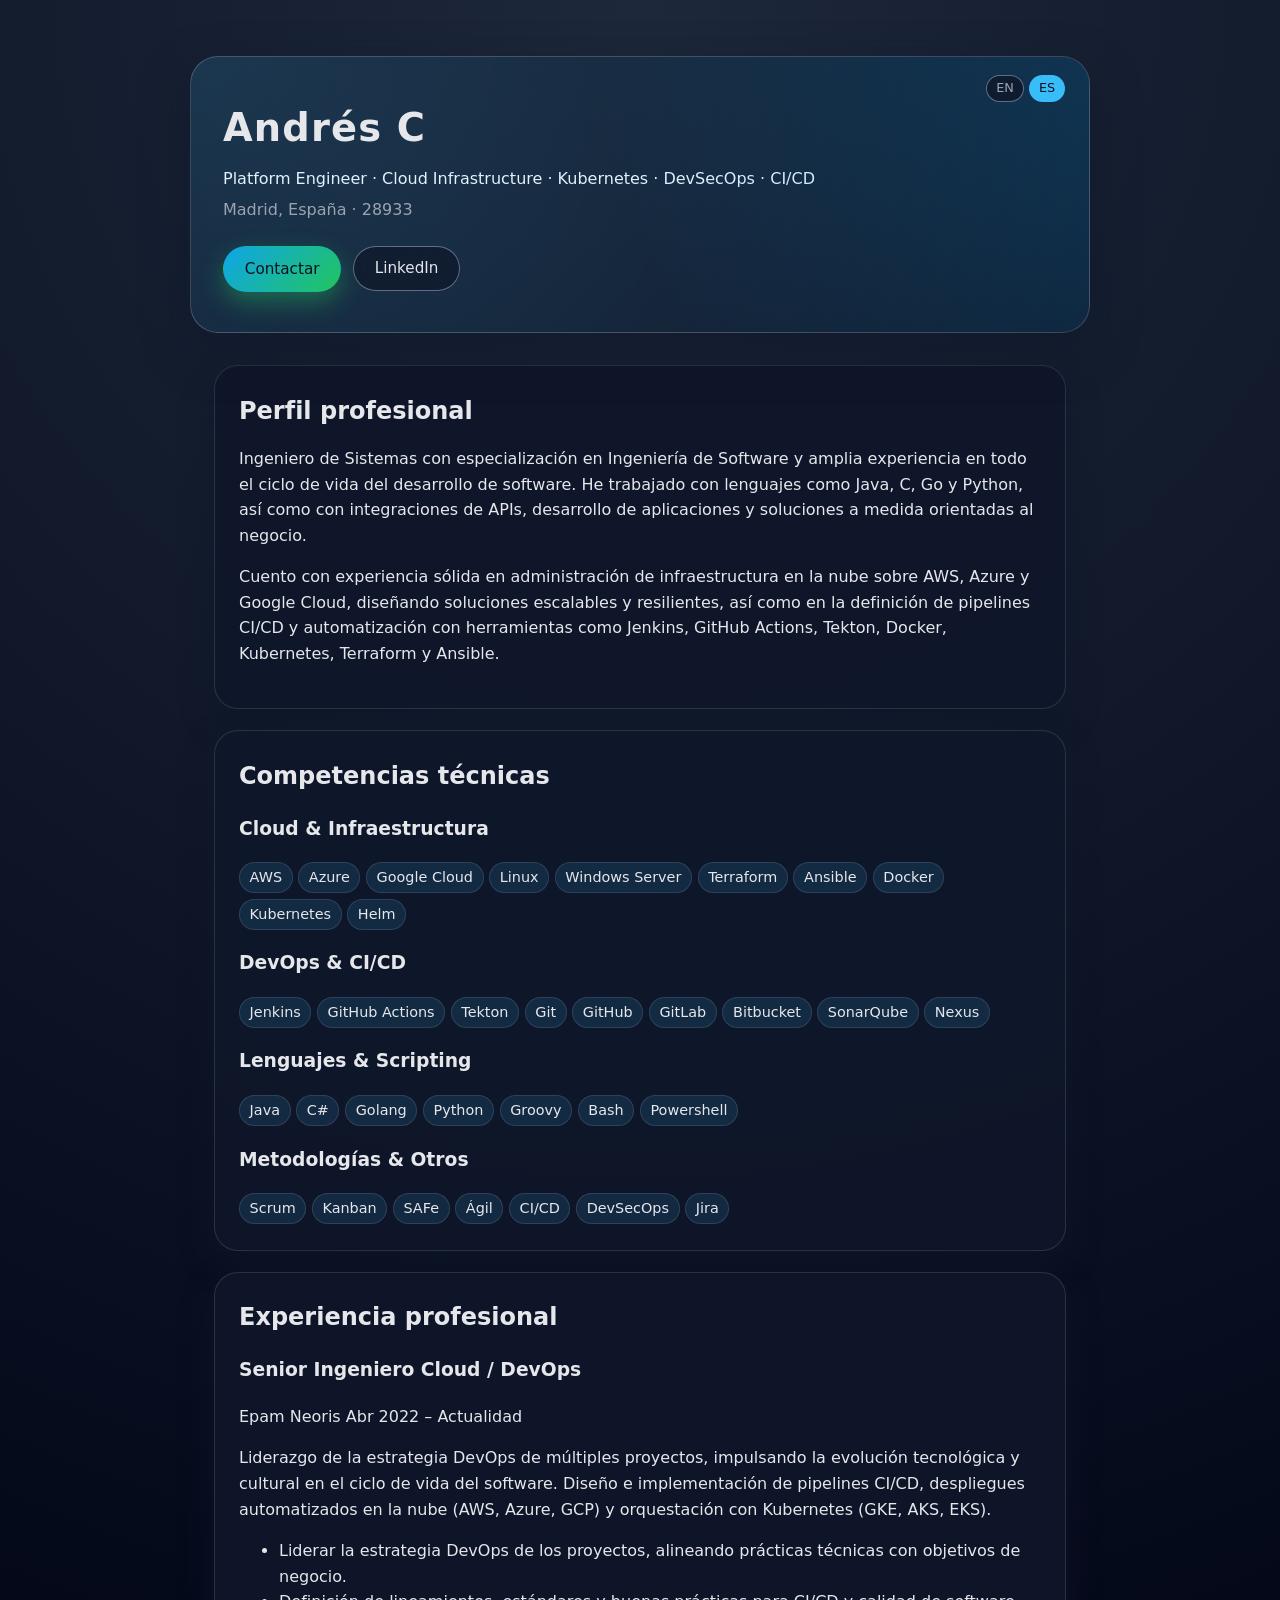
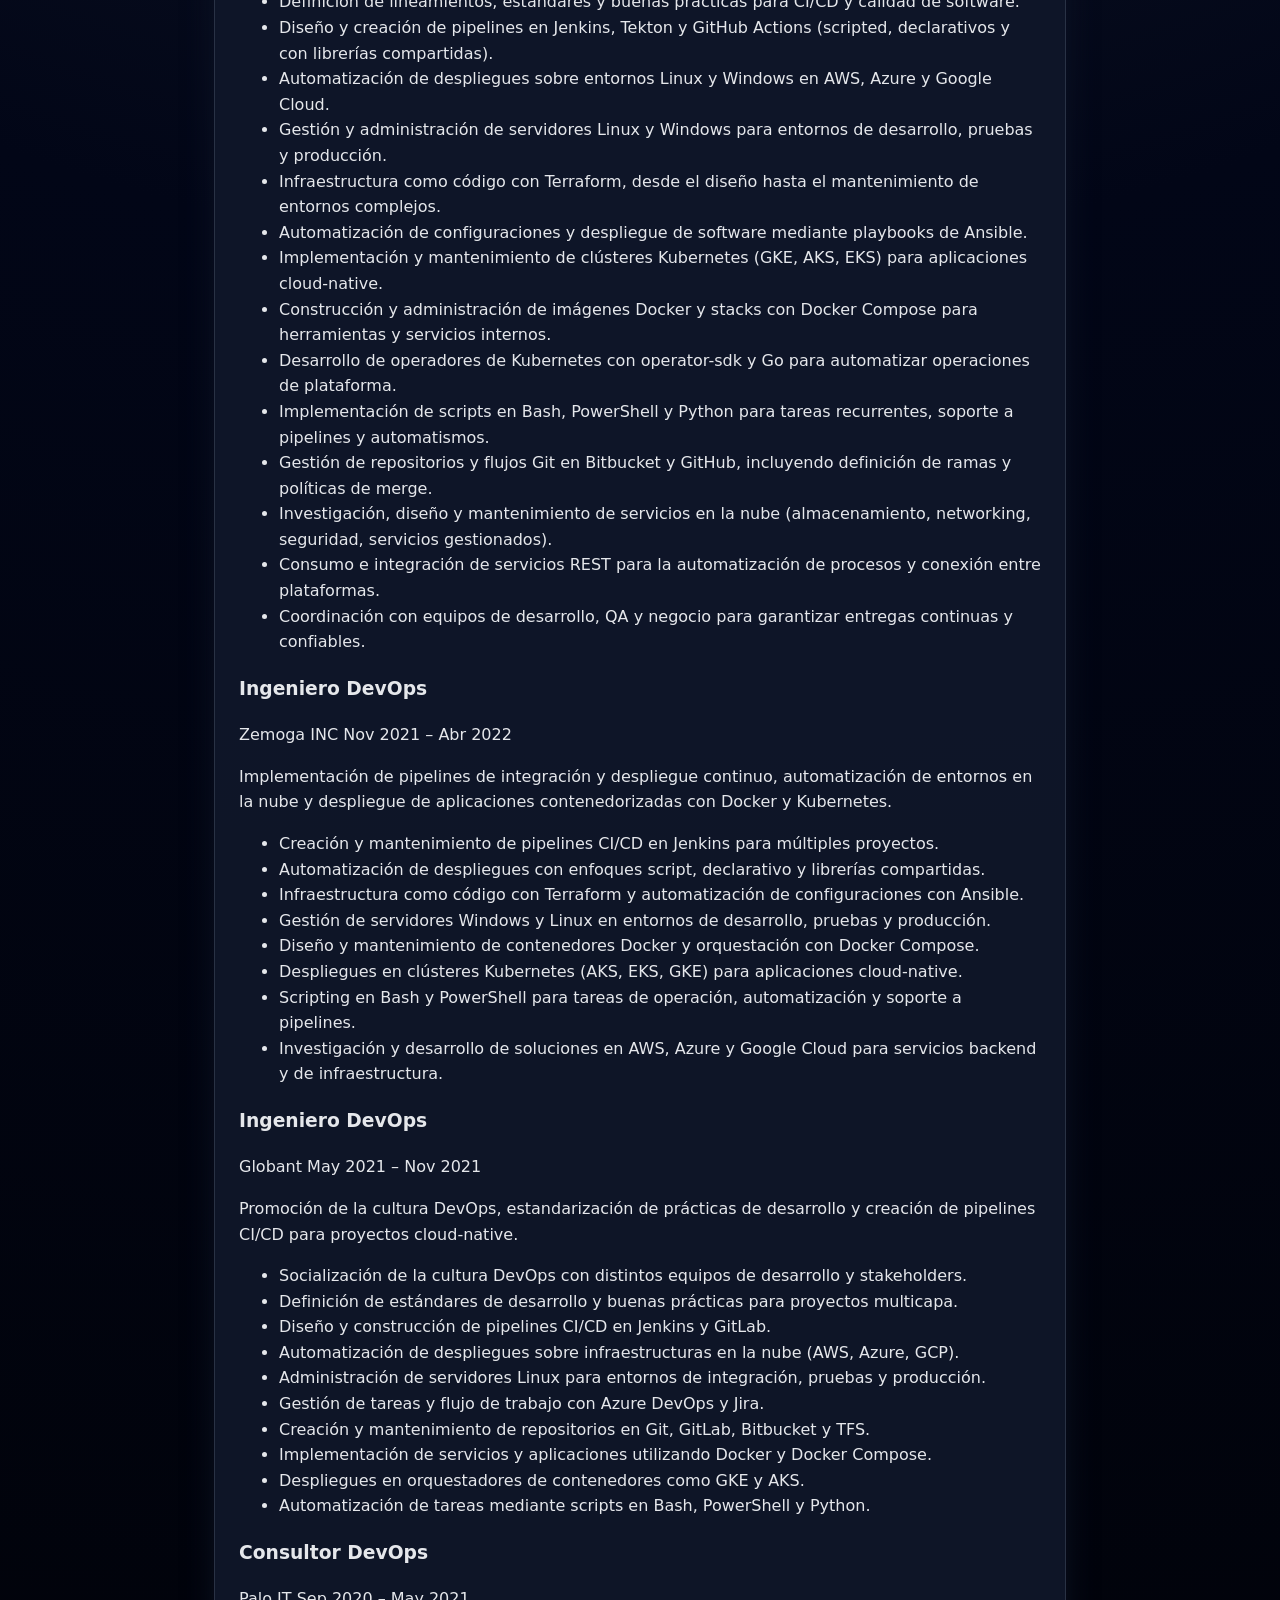
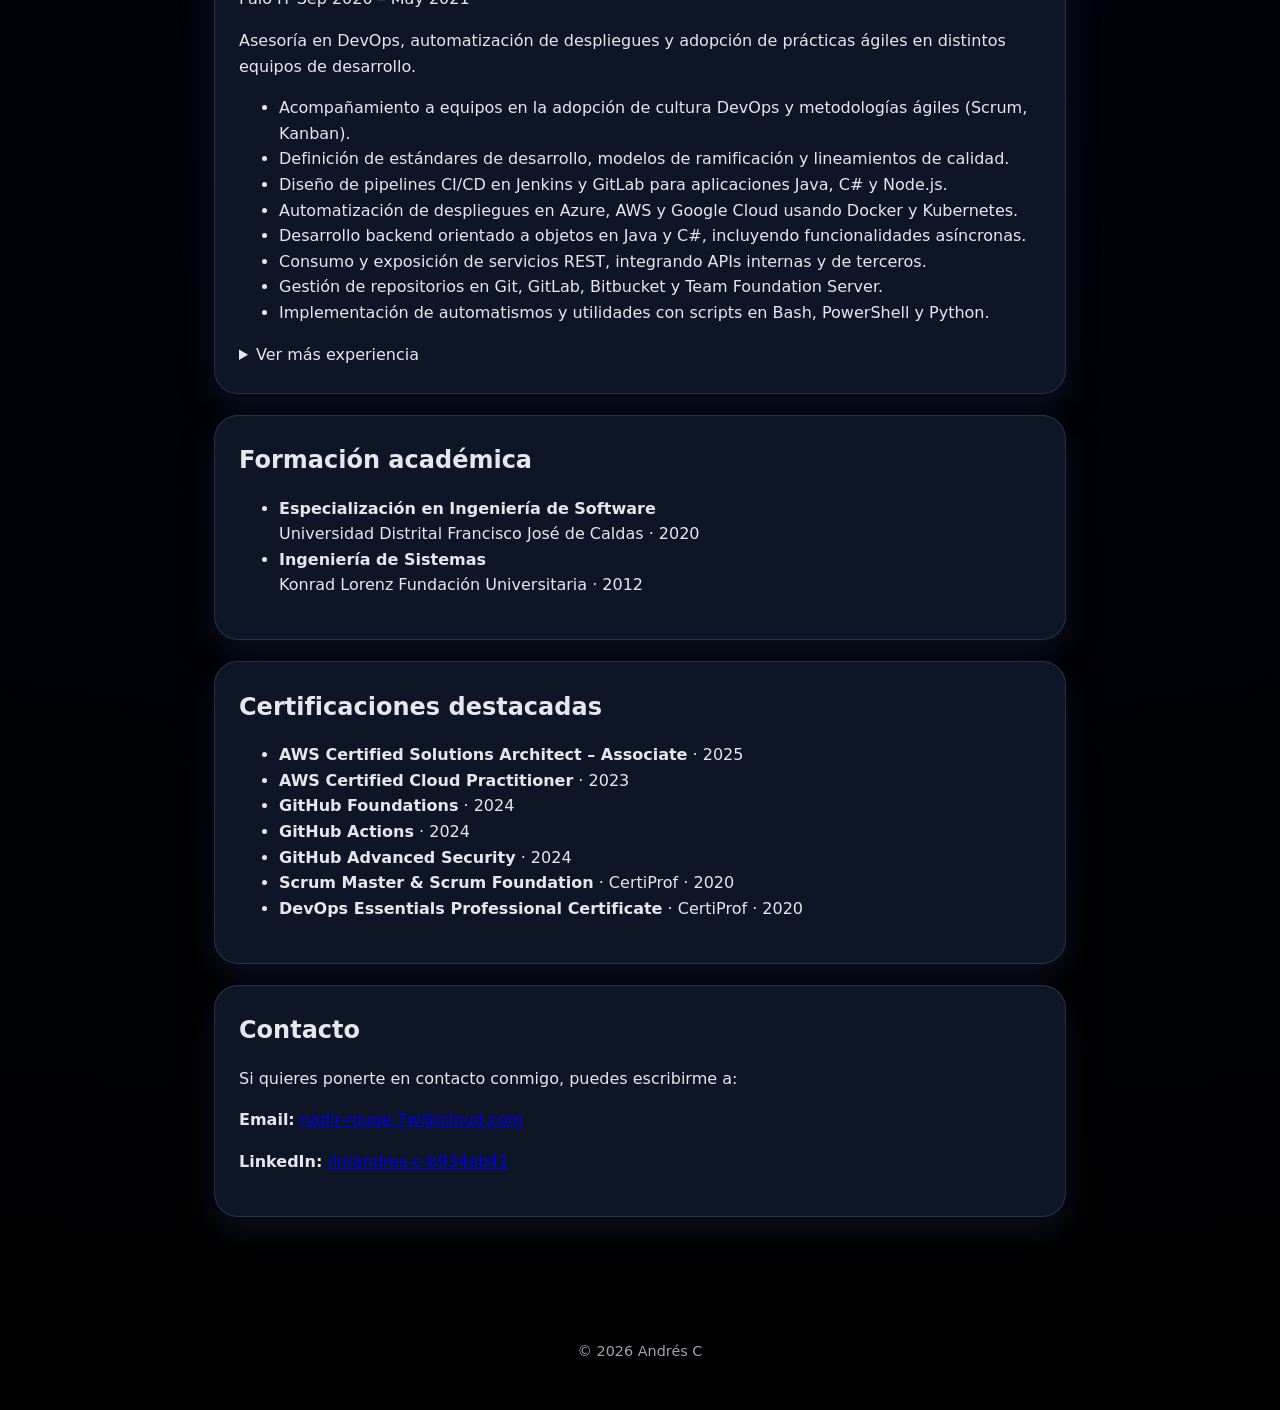
==== es/index.html @ d0f1df8c "feat(ui): ✨ add initial HTML structure and styles for the website     * Create English and Spanish v" ====
<!DOCTYPE html>
<html lang="es">
<head>
  <meta charset="UTF-8" />
  <title>Andrés C - Platform Engineer</title>
  <meta name="viewport" content="width=device-width, initial-scale=1" />
  <link rel="stylesheet" href="../styles.css" />
</head>
<body>
  <header class="hero">
    <div class="hero-content">
      <!-- Selector de idioma -->
      <div class="lang-switcher">
        <a href="../index.html">EN</a>
        <a href="index.html" class="active">ES</a>
      </div>

      <h1>Andrés C</h1>
      <p class="role">Platform Engineer · Cloud Infrastructure · Kubernetes · DevSecOps · CI/CD</p>
      <p class="location">Madrid, España · 28933</p>
      <div class="hero-links">
        <a href="mailto:nadir-rouge.7w@icloud.com" class="btn primary">Contactar</a>
        <a href="https://www.linkedin.com/in/andres-c-b934ab41" target="_blank" class="btn secondary">
          LinkedIn
        </a>
      </div>
    </div>
  </header>
  <main class="container">
    <!-- Perfil profesional -->
    <section class="card">
      <h2>Perfil profesional</h2>
      <p>
        Ingeniero de Sistemas con especialización en Ingeniería de Software y amplia experiencia en todo el ciclo de vida
        del desarrollo de software. He trabajado con lenguajes como Java, C, Go y Python, así como con integraciones de
        APIs, desarrollo de aplicaciones y soluciones a medida orientadas al negocio.
      </p>
      <p>
        Cuento con experiencia sólida en administración de infraestructura en la nube sobre AWS, Azure y Google Cloud,
        diseñando soluciones escalables y resilientes, así como en la definición de pipelines CI/CD y automatización
        con herramientas como Jenkins, GitHub Actions, Tekton, Docker, Kubernetes, Terraform y Ansible.
      </p>
    </section>

    <!-- Skills -->
    <section class="card">
      <h2>Competencias técnicas</h2>
      <div class="chips-group">
        <h3>Cloud & Infraestructura</h3>
        <div class="chips">
          <span>AWS</span><span>Azure</span><span>Google Cloud</span>
          <span>Linux</span><span>Windows Server</span>
          <span>Terraform</span><span>Ansible</span>
          <span>Docker</span><span>Kubernetes</span><span>Helm</span>
        </div>
      </div>

      <div class="chips-group">
        <h3>DevOps & CI/CD</h3>
        <div class="chips">
          <span>Jenkins</span><span>GitHub Actions</span><span>Tekton</span>
          <span>Git</span><span>GitHub</span><span>GitLab</span><span>Bitbucket</span>
          <span>SonarQube</span><span>Nexus</span>
        </div>
      </div>

      <div class="chips-group">
        <h3>Lenguajes & Scripting</h3>
        <div class="chips">
          <span>Java</span><span>C#</span><span>Golang</span><span>Python</span>
          <span>Groovy</span><span>Bash</span><span>Powershell</span>
        </div>
      </div>

      <div class="chips-group">
        <h3>Metodologías & Otros</h3>
        <div class="chips">
          <span>Scrum</span><span>Kanban</span><span>SAFe</span><span>Ágil</span>
          <span>CI/CD</span><span>DevSecOps</span>
          <span>Jira</span>
        </div>
      </div>
    </section>

    <!-- Experiencia -->
    <section class="card">
      <h2>Experiencia profesional</h2>

      <article class="experience-item">
        <header>
          <h3>Senior Ingeniero Cloud / DevOps</h3>
          <span class="company">Epam Neoris</span>
          <span class="dates">Abr 2022 – Actualidad</span>
        </header>
        <p>
          Liderazgo de la estrategia DevOps de múltiples proyectos, impulsando la evolución tecnológica y cultural en el
          ciclo de vida del software. Diseño e implementación de pipelines CI/CD, despliegues automatizados en la nube
          (AWS, Azure, GCP) y orquestación con Kubernetes (GKE, AKS, EKS).
        </p>
        <ul>
          <li>Liderar la estrategia DevOps de los proyectos, alineando prácticas técnicas con objetivos de negocio.</li>
          <li>Definición de lineamientos, estándares y buenas prácticas para CI/CD y calidad de software.</li>
          <li>Diseño y creación de pipelines en Jenkins, Tekton y GitHub Actions (scripted, declarativos y con librerías compartidas).</li>
          <li>Automatización de despliegues sobre entornos Linux y Windows en AWS, Azure y Google Cloud.</li>
          <li>Gestión y administración de servidores Linux y Windows para entornos de desarrollo, pruebas y producción.</li>
          <li>Infraestructura como código con Terraform, desde el diseño hasta el mantenimiento de entornos complejos.</li>
          <li>Automatización de configuraciones y despliegue de software mediante playbooks de Ansible.</li>
          <li>Implementación y mantenimiento de clústeres Kubernetes (GKE, AKS, EKS) para aplicaciones cloud-native.</li>
          <li>Construcción y administración de imágenes Docker y stacks con Docker Compose para herramientas y servicios internos.</li>
          <li>Desarrollo de operadores de Kubernetes con operator-sdk y Go para automatizar operaciones de plataforma.</li>
          <li>Implementación de scripts en Bash, PowerShell y Python para tareas recurrentes, soporte a pipelines y automatismos.</li>
          <li>Gestión de repositorios y flujos Git en Bitbucket y GitHub, incluyendo definición de ramas y políticas de merge.</li>
          <li>Investigación, diseño y mantenimiento de servicios en la nube (almacenamiento, networking, seguridad, servicios gestionados).</li>
          <li>Consumo e integración de servicios REST para la automatización de procesos y conexión entre plataformas.</li>
          <li>Coordinación con equipos de desarrollo, QA y negocio para garantizar entregas continuas y confiables.</li>
        </ul>
      </article>
      <article class="experience-item">
        <header>
          <h3>Ingeniero DevOps</h3>
          <span class="company">Zemoga INC</span>
          <span class="dates">Nov 2021 – Abr 2022</span>
        </header>
        <p>
          Implementación de pipelines de integración y despliegue continuo, automatización de entornos en la nube y
          despliegue de aplicaciones contenedorizadas con Docker y Kubernetes.
        </p>
        <ul>
          <li>Creación y mantenimiento de pipelines CI/CD en Jenkins para múltiples proyectos.</li>
          <li>Automatización de despliegues con enfoques script, declarativo y librerías compartidas.</li>
          <li>Infraestructura como código con Terraform y automatización de configuraciones con Ansible.</li>
          <li>Gestión de servidores Windows y Linux en entornos de desarrollo, pruebas y producción.</li>
          <li>Diseño y mantenimiento de contenedores Docker y orquestación con Docker Compose.</li>
          <li>Despliegues en clústeres Kubernetes (AKS, EKS, GKE) para aplicaciones cloud-native.</li>
          <li>Scripting en Bash y PowerShell para tareas de operación, automatización y soporte a pipelines.</li>
          <li>Investigación y desarrollo de soluciones en AWS, Azure y Google Cloud para servicios backend y de infraestructura.</li>
        </ul>
      </article>

      <article class="experience-item">
        <header>
          <h3>Ingeniero DevOps</h3>
          <span class="company">Globant</span>
          <span class="dates">May 2021 – Nov 2021</span>
        </header>
        <p>
          Promoción de la cultura DevOps, estandarización de prácticas de desarrollo y creación de pipelines CI/CD para
          proyectos cloud-native.
        </p>
        <ul>
          <li>Socialización de la cultura DevOps con distintos equipos de desarrollo y stakeholders.</li>
          <li>Definición de estándares de desarrollo y buenas prácticas para proyectos multicapa.</li>
          <li>Diseño y construcción de pipelines CI/CD en Jenkins y GitLab.</li>
          <li>Automatización de despliegues sobre infraestructuras en la nube (AWS, Azure, GCP).</li>
          <li>Administración de servidores Linux para entornos de integración, pruebas y producción.</li>
          <li>Gestión de tareas y flujo de trabajo con Azure DevOps y Jira.</li>
          <li>Creación y mantenimiento de repositorios en Git, GitLab, Bitbucket y TFS.</li>
          <li>Implementación de servicios y aplicaciones utilizando Docker y Docker Compose.</li>
          <li>Despliegues en orquestadores de contenedores como GKE y AKS.</li>
          <li>Automatización de tareas mediante scripts en Bash, PowerShell y Python.</li>
        </ul>
      </article>

      <article class="experience-item">
        <header>
          <h3>Consultor DevOps</h3>
          <span class="company">Palo IT</span>
          <span class="dates">Sep 2020 – May 2021</span>
        </header>
        <p>
          Asesoría en DevOps, automatización de despliegues y adopción de prácticas ágiles en distintos equipos de
          desarrollo.
        </p>
        <ul>
          <li>Acompañamiento a equipos en la adopción de cultura DevOps y metodologías ágiles (Scrum, Kanban).</li>
          <li>Definición de estándares de desarrollo, modelos de ramificación y lineamientos de calidad.</li>
          <li>Diseño de pipelines CI/CD en Jenkins y GitLab para aplicaciones Java, C# y Node.js.</li>
          <li>Automatización de despliegues en Azure, AWS y Google Cloud usando Docker y Kubernetes.</li>
          <li>Desarrollo backend orientado a objetos en Java y C#, incluyendo funcionalidades asíncronas.</li>
          <li>Consumo y exposición de servicios REST, integrando APIs internas y de terceros.</li>
          <li>Gestión de repositorios en Git, GitLab, Bitbucket y Team Foundation Server.</li>
          <li>Implementación de automatismos y utilidades con scripts en Bash, PowerShell y Python.</li>
        </ul>
      </article>

      <details class="more-experience">
        <summary>Ver más experiencia</summary>
        <article class="experience-item">
          <header>
            <h3>Centro de excelencia Arquitectura profesional DevOps</h3>
            <span class="company">Colombia Telecomunicaciones - Telefónica - Movistar</span>
            <span class="dates">Ago 2018 – Sep 2020</span>
          </header>
          <p>
            Difusión de la cultura DevOps, gestión de células de desarrollo y automatización de despliegues sobre
            plataformas cloud y contenedores.
          </p>
          <ul>
            <li>Socialización de la cultura DevOps con diferentes áreas de negocio y equipos técnicos.</li>
            <li>Gestión y mentoring de células de desarrollo bajo marcos ágiles (Scrum, Kanban, SAFe).</li>
            <li>Definición de estándares de desarrollo y lineamientos de arquitectura para aplicaciones internas.</li>
            <li>Configuración y administración de servidores Windows y Linux para aplicaciones corporativas.</li>
            <li>Diseño y mantenimiento de pipelines en Jenkins para integración y despliegue continuo.</li>
            <li>Gestión de trabajo y releases a través de Azure DevOps y Jira.</li>
            <li>Creación y administración de repositorios en Git y Team Foundation Server.</li>
            <li>Investigación y adopción de servicios cloud (AWS, Azure, GCP), incluyendo almacenamiento y servicios gestionados.</li>
            <li>Desarrollo de servicios REST en Java y C#, aplicando principios de programación orientada a objetos.</li>
            <li>Construcción de imágenes Docker y despliegues en Rancher, Okteto y AKS.</li>
          </ul>
        </article>

        <article class="experience-item">
          <header>
            <h3>Senior / Semi-Senior / Junior Developer</h3>
            <span class="company">Movistar, Protekto, Wizenz</span>
            <span class="dates">2013 – 2018</span>
          </header>
          <p>
            Desarrollo backend y frontend con Java, C#, Angular y NodeJS, trabajando con metodologías ágiles y
            progresiva adopción de prácticas DevOps.
          </p>
          <ul>
            <li>Desarrollo de servicios backend en Java y C# utilizando frameworks como Spring Boot y .NET.</li>
            <li>Construcción de aplicaciones web y SPA con Angular y NodeJS integradas a APIs REST.</li>
            <li>Diseño e implementación de servicios RESTful, incluyendo integración con sistemas internos y de terceros.</li>
            <li>Modelado de datos y consultas para bases de datos relacionales y no relacionales.</li>
            <li>Aplicación de principios de programación orientada a objetos y buenas prácticas de clean code.</li>
            <li>Participación activa en equipos ágiles (Scrum / Kanban): refinamiento, planificación, demos y retrospectivas.</li>
            <li>Uso de herramientas de control de versiones (Git, TFS) y gestión de trabajo (Jira, Azure DevOps).</li>
            <li>Automatización básica de builds y despliegues mediante Jenkins y scripts en Bash / PowerShell.</li>
            <li>Colaboración en la transición hacia prácticas DevOps: integración continua y entornos de prueba estables.</li>
          </ul>
        </article>
      </details>
    </section>

    <!-- Estudios -->
    <section class="card">
      <h2>Formación académica</h2>
      <ul class="education-list">
        <li>
          <strong>Especialización en Ingeniería de Software</strong><br />
          Universidad Distrital Francisco José de Caldas · 2020
        </li>
        <li>
          <strong>Ingeniería de Sistemas</strong><br />
          Konrad Lorenz Fundación Universitaria · 2012
        </li>
      </ul>
    </section>

    <!-- Certificaciones -->
    <section class="card">
      <h2>Certificaciones destacadas</h2>
      <ul class="cert-list">
        <li><strong>AWS Certified Solutions Architect – Associate</strong> · 2025</li>
        <li><strong>AWS Certified Cloud Practitioner</strong> · 2023</li>
        <li><strong>GitHub Foundations</strong> · 2024</li>
        <li><strong>GitHub Actions</strong> · 2024</li>
        <li><strong>GitHub Advanced Security</strong> · 2024</li>
        <li><strong>Scrum Master & Scrum Foundation</strong> · CertiProf · 2020</li>
        <li><strong>DevOps Essentials Professional Certificate</strong> · CertiProf · 2020</li>
      </ul>
    </section>

    <!-- Contacto -->
    <section class="card">
      <h2>Contacto</h2>
      <p>Si quieres ponerte en contacto conmigo, puedes escribirme a:</p>
      <p class="contact-line">
        <strong>Email:</strong>
        <a href="mailto:nadir-rouge.7w@icloud.com">nadir-rouge.7w@icloud.com</a>
      </p>
      <p class="contact-line">
        <strong>LinkedIn:</strong>
        <a href="https://www.linkedin.com/in/andres-c-b934ab41" target="_blank">
          /in/andres-c-b934ab41
        </a>
      </p>
    </section>
  </main>

  <footer class="footer">
    <p>© <span id="year"></span> Andrés C</p>
  </footer>

  <script>
    // Año automático en el footer
    document.getElementById("year").textContent = new Date().getFullYear();
  </script>
</body>
</html>
---- styles.css ----
:root {
  --bg: #0f172a;
  --bg-elevated: #020617;
  --card-bg: #020617;
  --accent: #38bdf8;
  --accent-soft: rgba(56, 189, 248, 0.12);
  --text-main: #e5e7eb;
  --text-muted: #9ca3af;
  --border-subtle: rgba(148, 163, 184, 0.2);
  --radius-lg: 18px;
  --radius-xl: 24px;
  --shadow-soft: 0 18px 45px rgba(15, 23, 42, 0.6);
}

*,
*::before,
*::after {
  box-sizing: border-box;
}

body {
  margin: 0;
  font-family: system-ui, -apple-system, BlinkMacSystemFont, "Segoe UI", sans-serif;
  background: radial-gradient(circle at top, #1d283a 0, #020617 40%, #000 100%);
  color: var(--text-main);
  line-height: 1.6;
}

.hero {
  padding: 3.5rem 1.5rem 2rem;
}

.hero-content {
  max-width: 900px;
  margin: 0 auto;
  background: radial-gradient(circle at top left, rgba(56, 189, 248, 0.15), rgba(15, 23, 42, 0.95));
  border-radius: 28px;
  padding: 2.5rem 2rem;
  box-shadow: var(--shadow-soft);
  border: 1px solid rgba(148, 163, 184, 0.35);
  position: relative;
  overflow: hidden;
}

.hero-content::after {
  content: "";
  position: absolute;
  inset: 0;
  background: radial-gradient(circle at 120% -20%, rgba(14, 165, 233, 0.45), transparent 60%);
  opacity: 0.6;
  pointer-events: none;
}

.hero h1 {
  margin: 0 0 0.5rem;
  font-size: clamp(2.1rem, 3vw, 2.7rem);
  letter-spacing: 0.03em;
  position: relative;
}

.role {
  margin: 0 0 0.3rem;
  font-weight: 500;
  color: #e0f2fe;
  position: relative;
}

.location {
  margin: 0 0 1.5rem;
  color: var(--text-muted);
  position: relative;
}

.hero-links {
  display: flex;
  flex-wrap: wrap;
  gap: 0.75rem;
  position: relative;
  z-index: 1;
}

.btn {
  border-radius: 999px;
  padding: 0.6rem 1.3rem;
  font-size: 0.95rem;
  font-weight: 500;
  text-decoration: none;
  display: inline-flex;
  align-items: center;
  justify-content: center;
  border: 1px solid transparent;
  cursor: pointer;
  transition: all 0.18s ease-out;
  backdrop-filter: blur(8px);
}

.btn.primary {
  background: linear-gradient(135deg, #0ea5e9, #22c55e);
  color: #0b1120;
  box-shadow: 0 10px 25px rgba(34, 197, 94, 0.4);
}

.btn.primary:hover {
  transform: translateY(-1px) scale(1.01);
  box-shadow: 0 14px 35px rgba(34, 197, 94, 0.5);
}

.btn.secondary {
  background: rgba(15, 23, 42, 0.7);
  border-color: rgba(148, 163, 184, 0.6);
  color: var(--text-main);
}

.btn.secondary:hover {
  background: rgba(15, 23, 42, 0.95);
  transform: translateY(-1px);
}


.container {
  max-width: 900px;
  margin: 0 auto 3rem;
  padding: 0 1.5rem 1rem;
}

.card {
  background: rgba(15, 23, 42, 0.95);
  border-radius: var(--radius-xl);
  padding: 1.6rem 1.5rem;
  margin-bottom: 1.3rem;
  border: 1px solid var(--border-subtle);
  box-shadow: 0 14px 30px rgba(15, 23, 42, 0.7);
}

.card h2 {
  margin : 0 0 1rem;
}

.chips {
  display: flex;
  flex-wrap: wrap;
  gap: 0.35rem;         
}

.chips span {
  display: inline-flex;
  align-items: center;
  padding: 0.18rem 0.6rem;
  border-radius: 999px;
  background: var(--accent-soft);
  border: 1px solid var(--border-subtle);
  font-size: 0.9rem;
  white-space: nowrap;
}

.footer {
  display: flex;
  justify-content: center;
  align-items: center;
  text-align: center;
  padding: 1.5rem 1rem 2rem;
  color: var(--text-muted);
  font-size: 0.9rem;
}

.lang-switcher {
  position: absolute;
  top: 1.1rem;
  right: 1.5rem;
  display: flex;
  gap: 0.35rem;
  z-index: 2;
}

.lang-switcher a {
  font-size: 0.8rem;
  padding: 0.15rem 0.55rem;
  border-radius: 999px;
  border: 1px solid rgba(148, 163, 184, 0.6);
  background: rgba(15, 23, 42, 0.8);
  color: var(--text-muted);
  text-decoration: none;
}

.lang-switcher a:hover {
  background: rgba(15, 23, 42, 1);
}

.lang-switcher a.active {
  background: var(--accent);
  color: #0b1120;
  border-color: transparent;
}
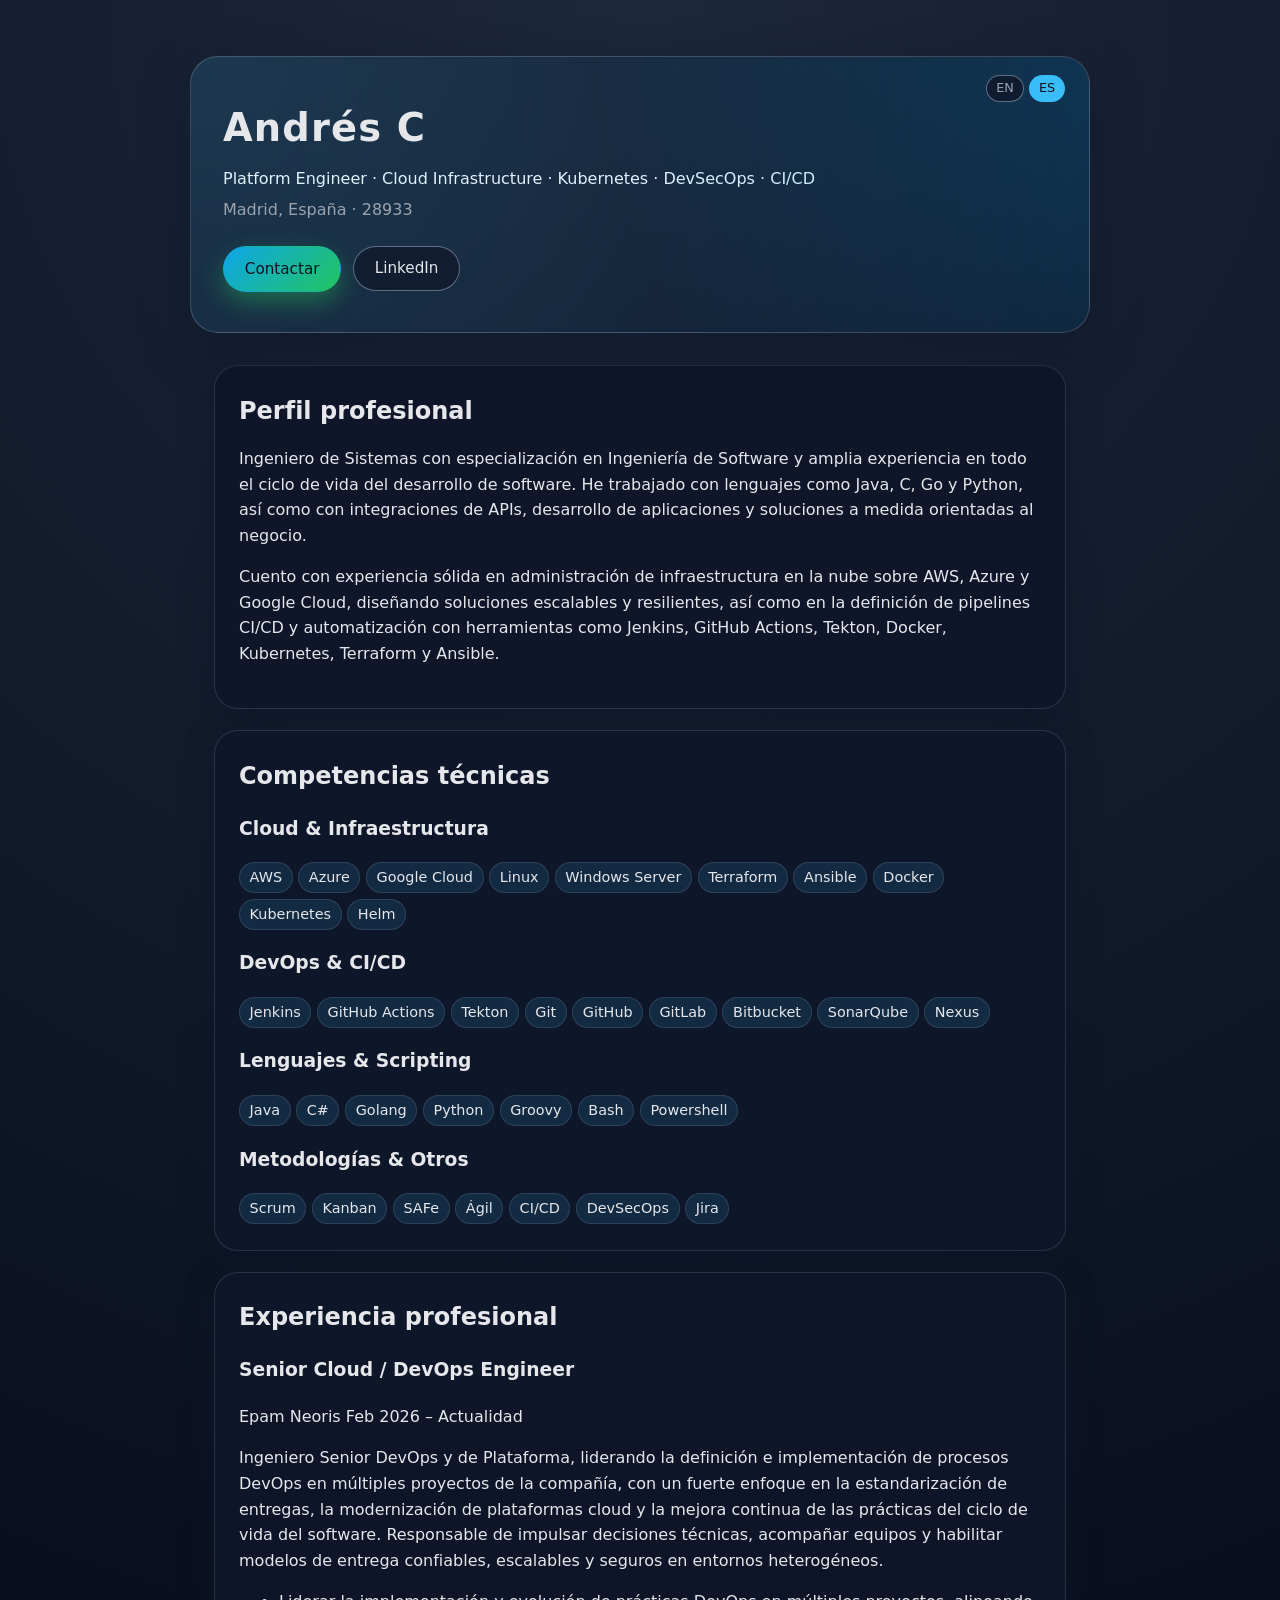
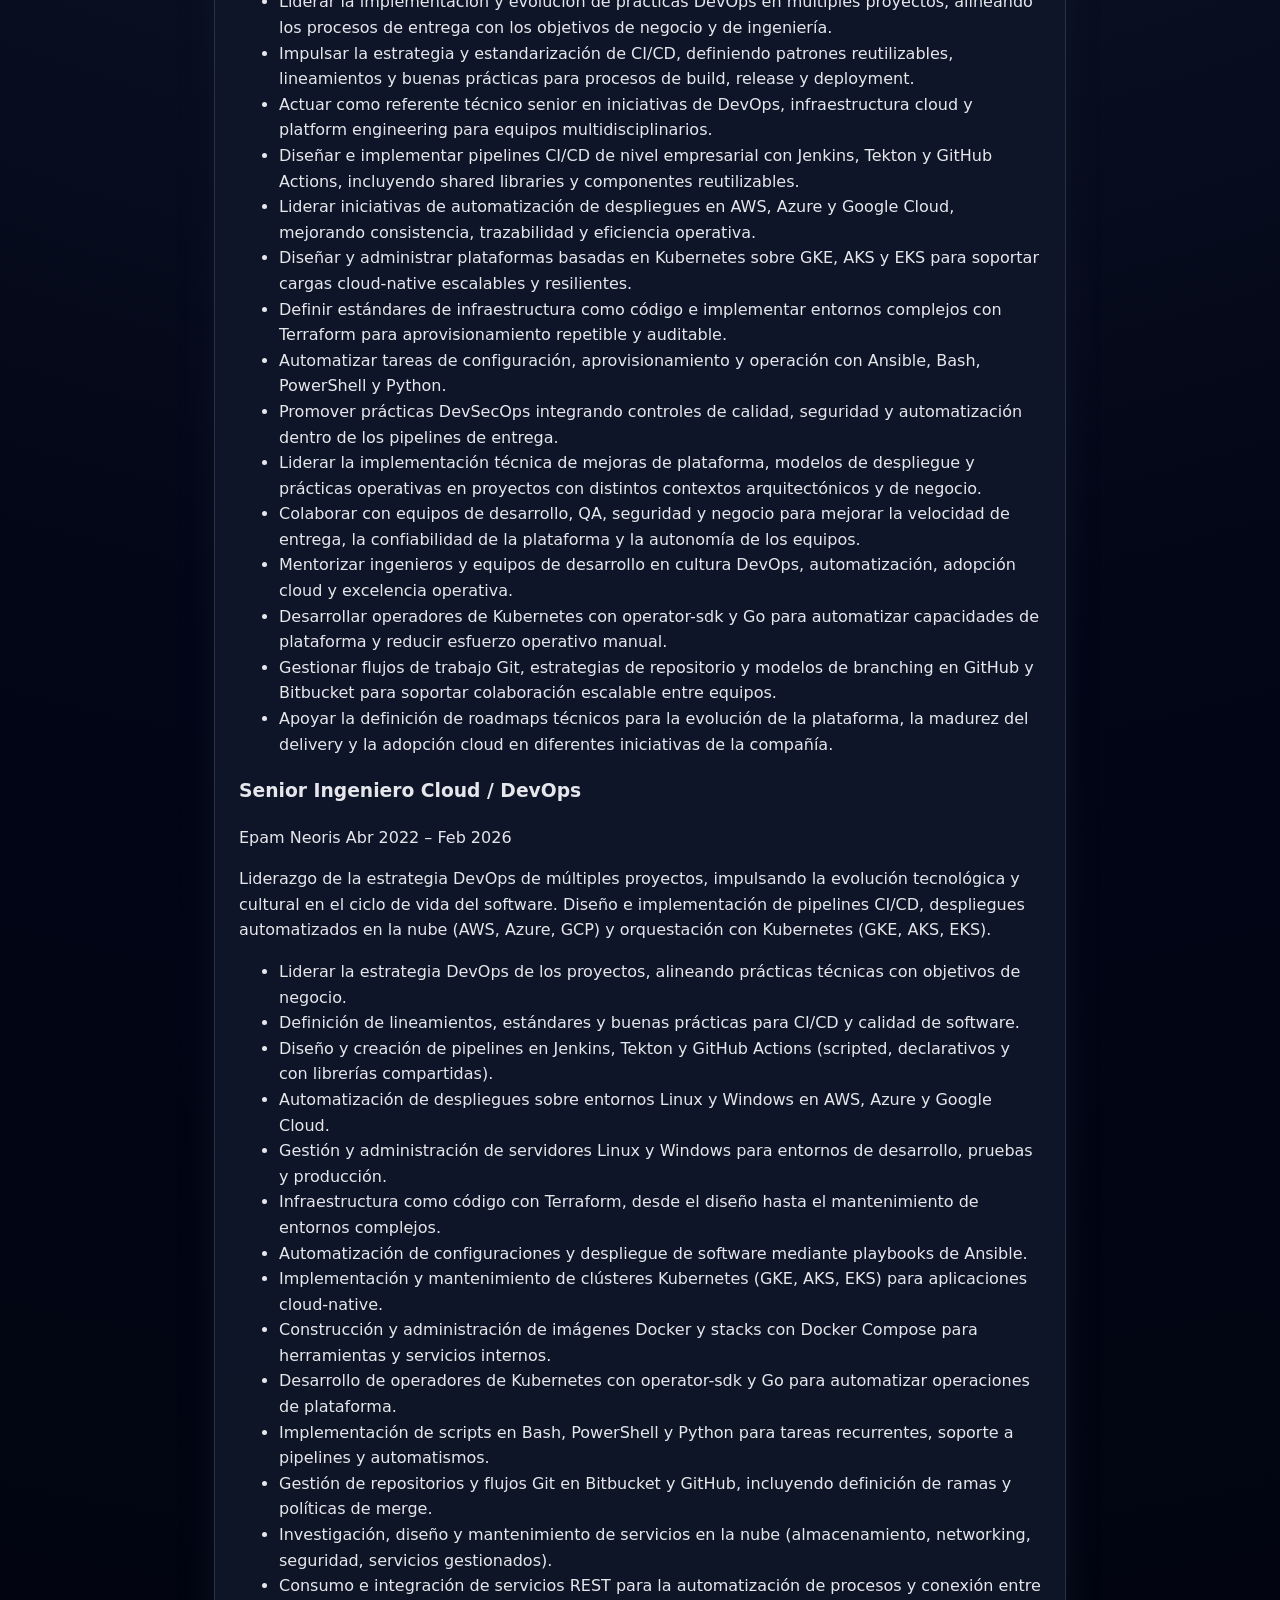
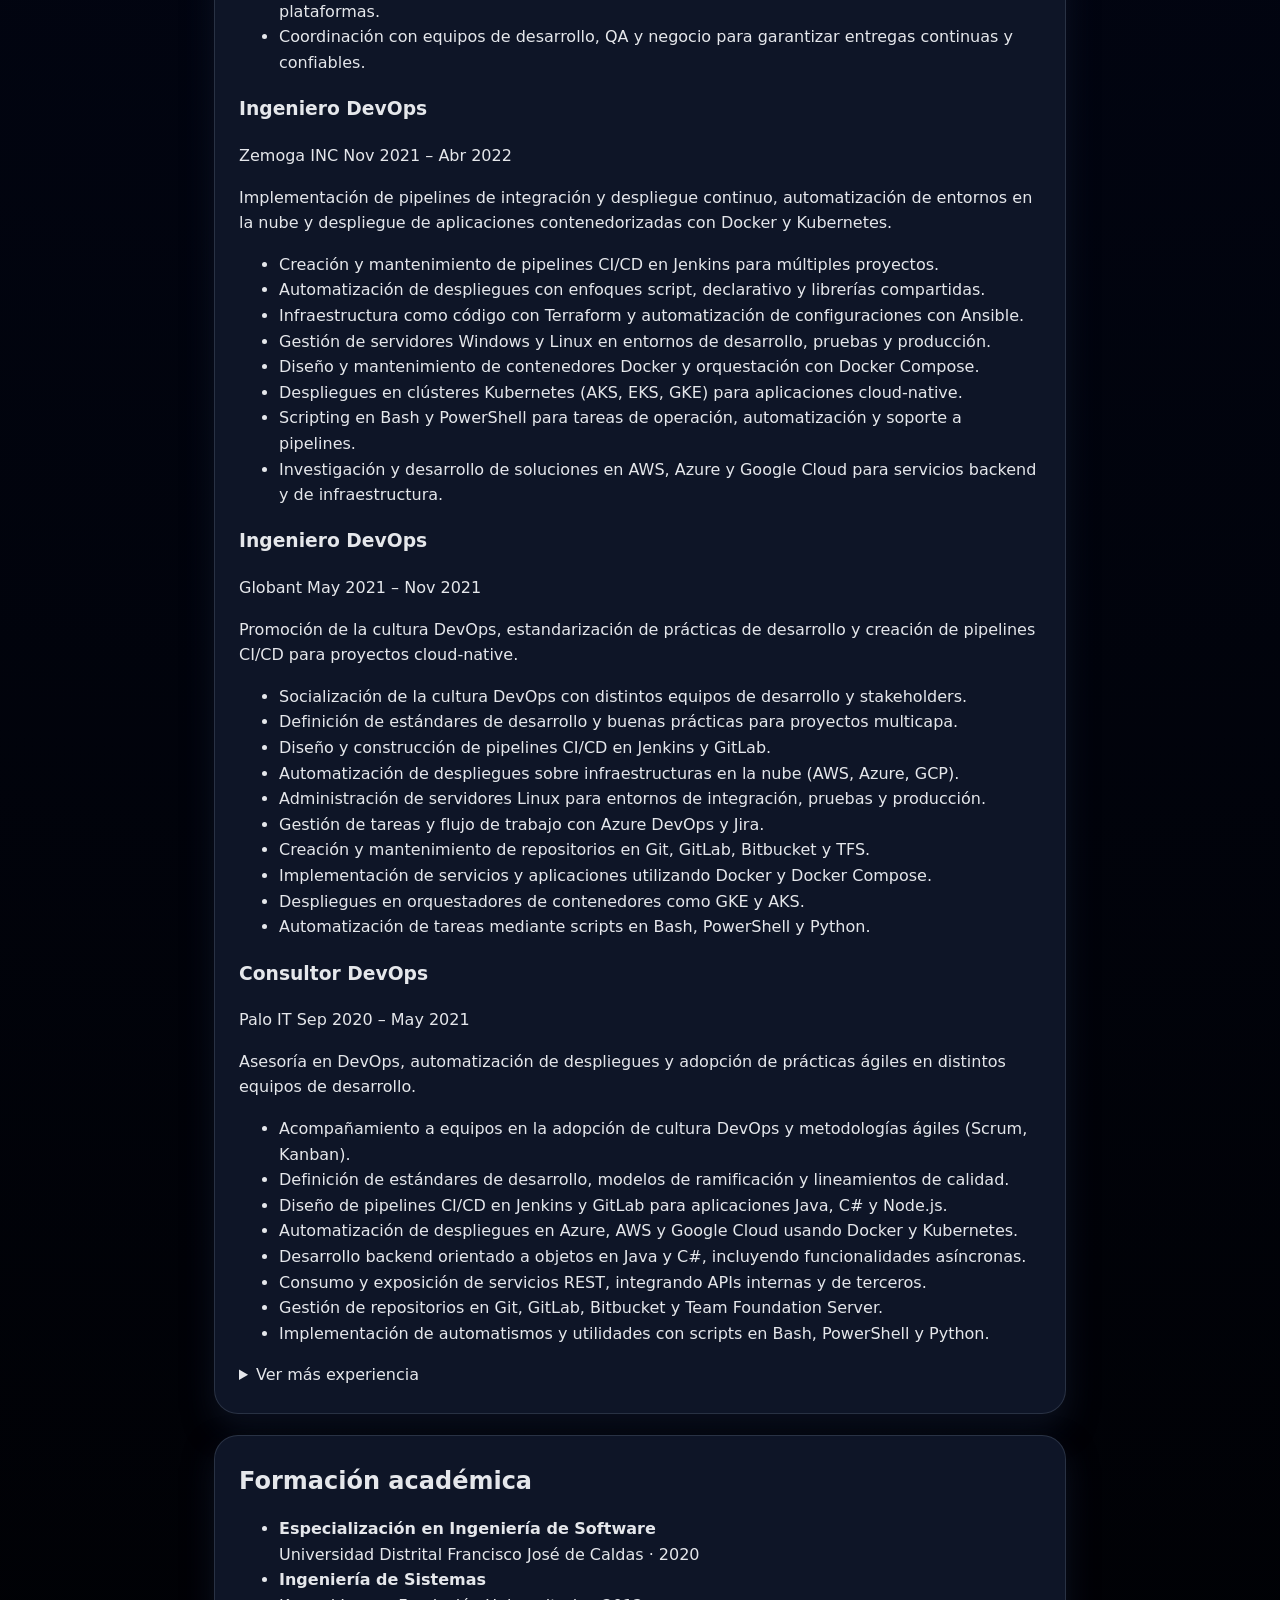
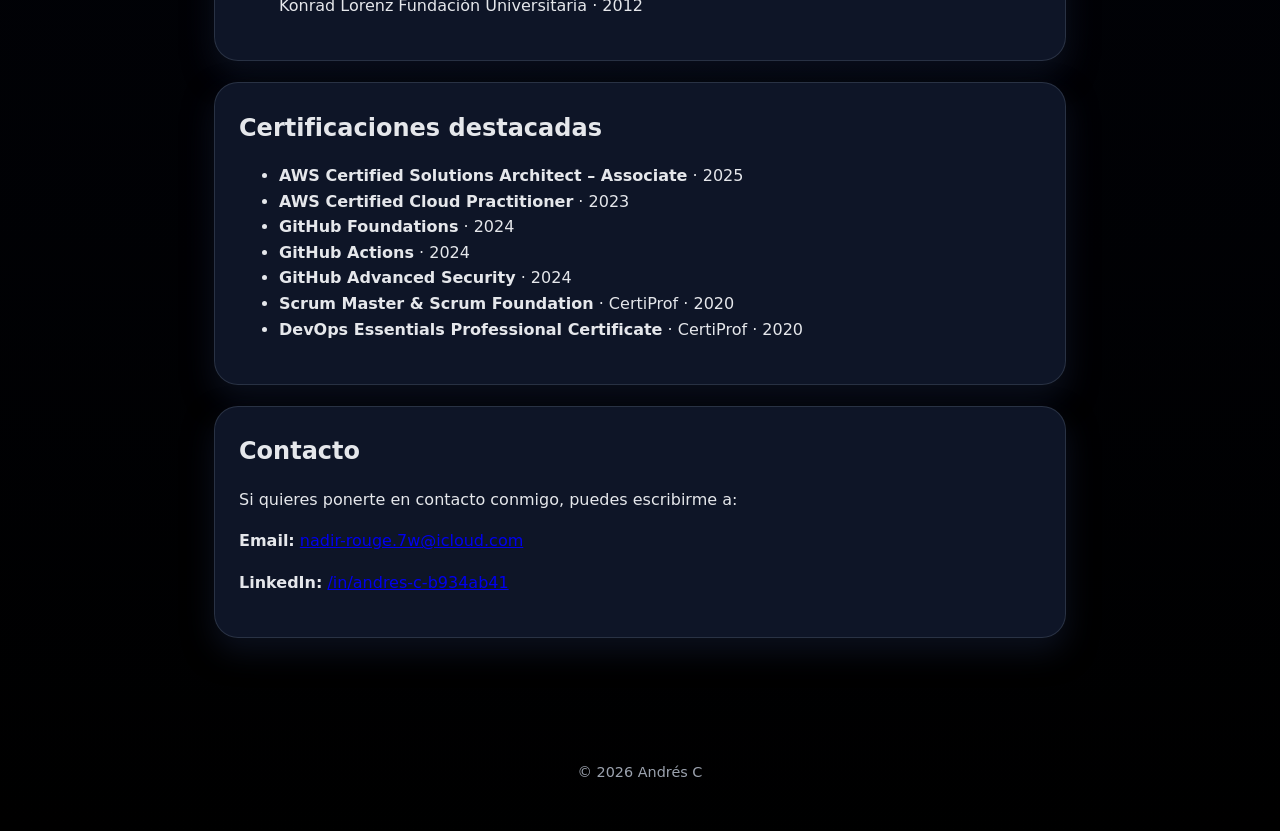
==== commit ee8fd66f: "feat(experience): add new experience entry for Senior Cloud/DevOps Engineer * Include detailed respo" ====
--- a/es/index.html
+++ b/es/index.html
@@ -88,9 +88,41 @@
 
       <article class="experience-item">
         <header>
+          <h3>Senior Cloud / DevOps Engineer</h3>
+          <span class="company">Epam Neoris</span>
+          <span class="dates">Feb 2026 – Actualidad</span>
+        </header>
+        <p>
+          Ingeniero Senior DevOps y de Plataforma, liderando la definición e implementación de procesos DevOps en múltiples
+          proyectos de la compañía, con un fuerte enfoque en la estandarización de entregas, la modernización de plataformas
+          cloud y la mejora continua de las prácticas del ciclo de vida del software. Responsable de impulsar decisiones
+          técnicas, acompañar equipos y habilitar modelos de entrega confiables, escalables y seguros en entornos
+          heterogéneos.
+        </p>
+        <ul>
+          <li>Liderar la implementación y evolución de prácticas DevOps en múltiples proyectos, alineando los procesos de entrega con los objetivos de negocio y de ingeniería.</li>
+          <li>Impulsar la estrategia y estandarización de CI/CD, definiendo patrones reutilizables, lineamientos y buenas prácticas para procesos de build, release y deployment.</li>
+          <li>Actuar como referente técnico senior en iniciativas de DevOps, infraestructura cloud y platform engineering para equipos multidisciplinarios.</li>
+          <li>Diseñar e implementar pipelines CI/CD de nivel empresarial con Jenkins, Tekton y GitHub Actions, incluyendo shared libraries y componentes reutilizables.</li>
+          <li>Liderar iniciativas de automatización de despliegues en AWS, Azure y Google Cloud, mejorando consistencia, trazabilidad y eficiencia operativa.</li>
+          <li>Diseñar y administrar plataformas basadas en Kubernetes sobre GKE, AKS y EKS para soportar cargas cloud-native escalables y resilientes.</li>
+          <li>Definir estándares de infraestructura como código e implementar entornos complejos con Terraform para aprovisionamiento repetible y auditable.</li>
+          <li>Automatizar tareas de configuración, aprovisionamiento y operación con Ansible, Bash, PowerShell y Python.</li>
+          <li>Promover prácticas DevSecOps integrando controles de calidad, seguridad y automatización dentro de los pipelines de entrega.</li>
+          <li>Liderar la implementación técnica de mejoras de plataforma, modelos de despliegue y prácticas operativas en proyectos con distintos contextos arquitectónicos y de negocio.</li>
+          <li>Colaborar con equipos de desarrollo, QA, seguridad y negocio para mejorar la velocidad de entrega, la confiabilidad de la plataforma y la autonomía de los equipos.</li>
+          <li>Mentorizar ingenieros y equipos de desarrollo en cultura DevOps, automatización, adopción cloud y excelencia operativa.</li>
+          <li>Desarrollar operadores de Kubernetes con operator-sdk y Go para automatizar capacidades de plataforma y reducir esfuerzo operativo manual.</li>
+          <li>Gestionar flujos de trabajo Git, estrategias de repositorio y modelos de branching en GitHub y Bitbucket para soportar colaboración escalable entre equipos.</li>
+          <li>Apoyar la definición de roadmaps técnicos para la evolución de la plataforma, la madurez del delivery y la adopción cloud en diferentes iniciativas de la compañía.</li>
+        </ul>
+      </article>
+
+      <article class="experience-item">
+        <header>
           <h3>Senior Ingeniero Cloud / DevOps</h3>
           <span class="company">Epam Neoris</span>
-          <span class="dates">Abr 2022 – Actualidad</span>
+          <span class="dates">Abr 2022 – Feb 2026</span>
         </header>
         <p>
           Liderazgo de la estrategia DevOps de múltiples proyectos, impulsando la evolución tecnológica y cultural en el
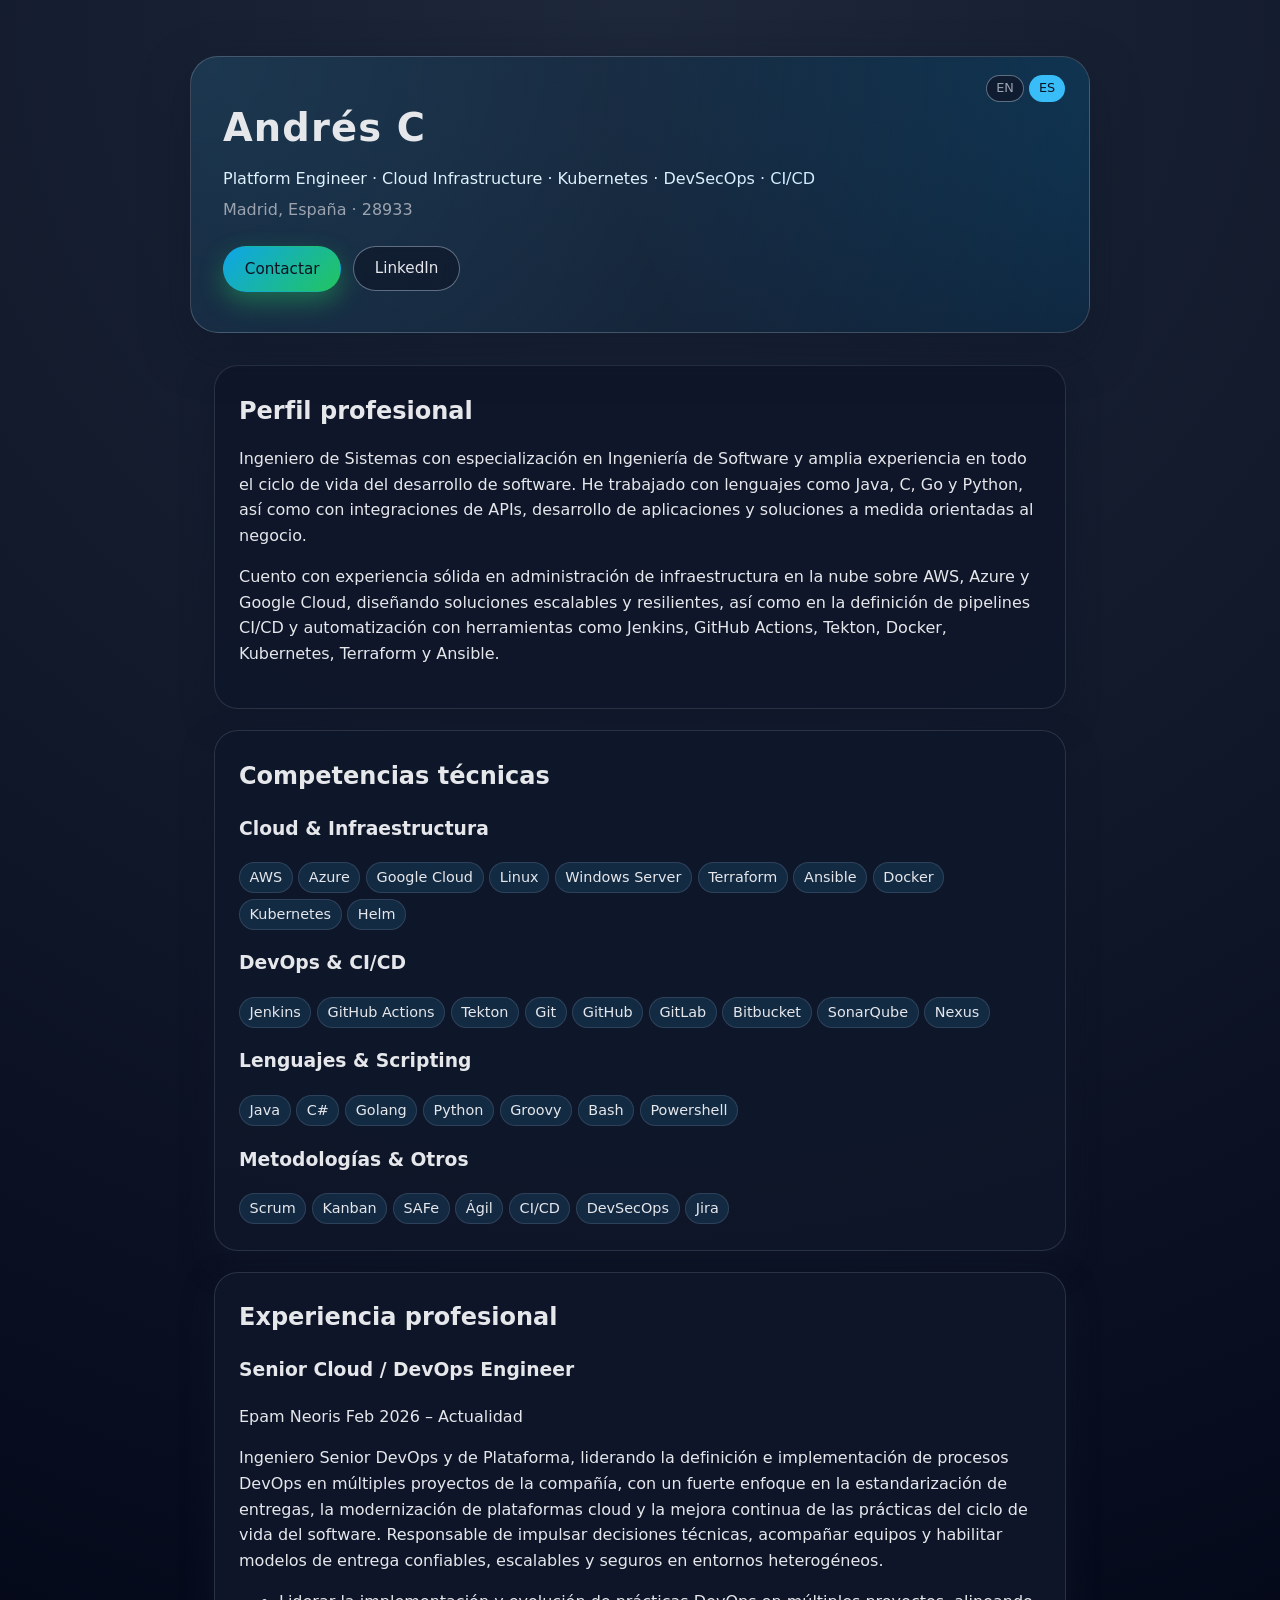
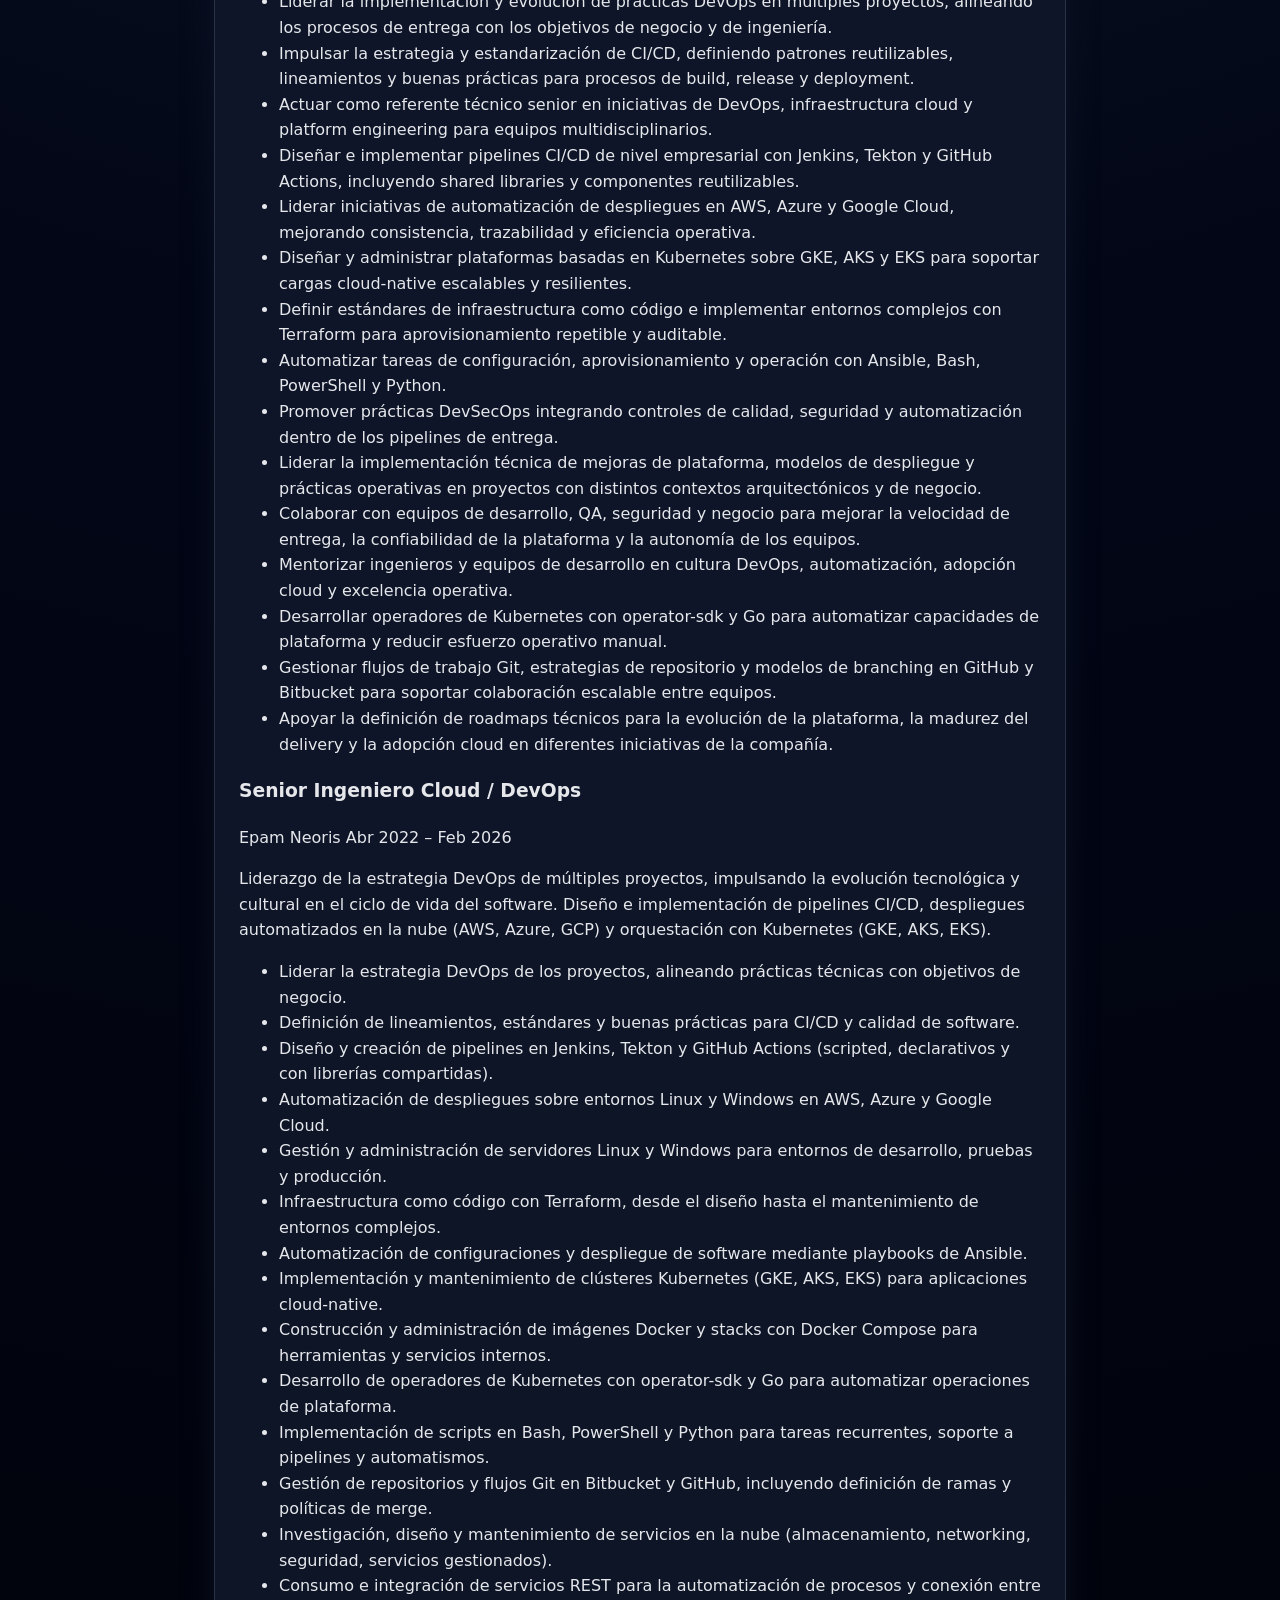
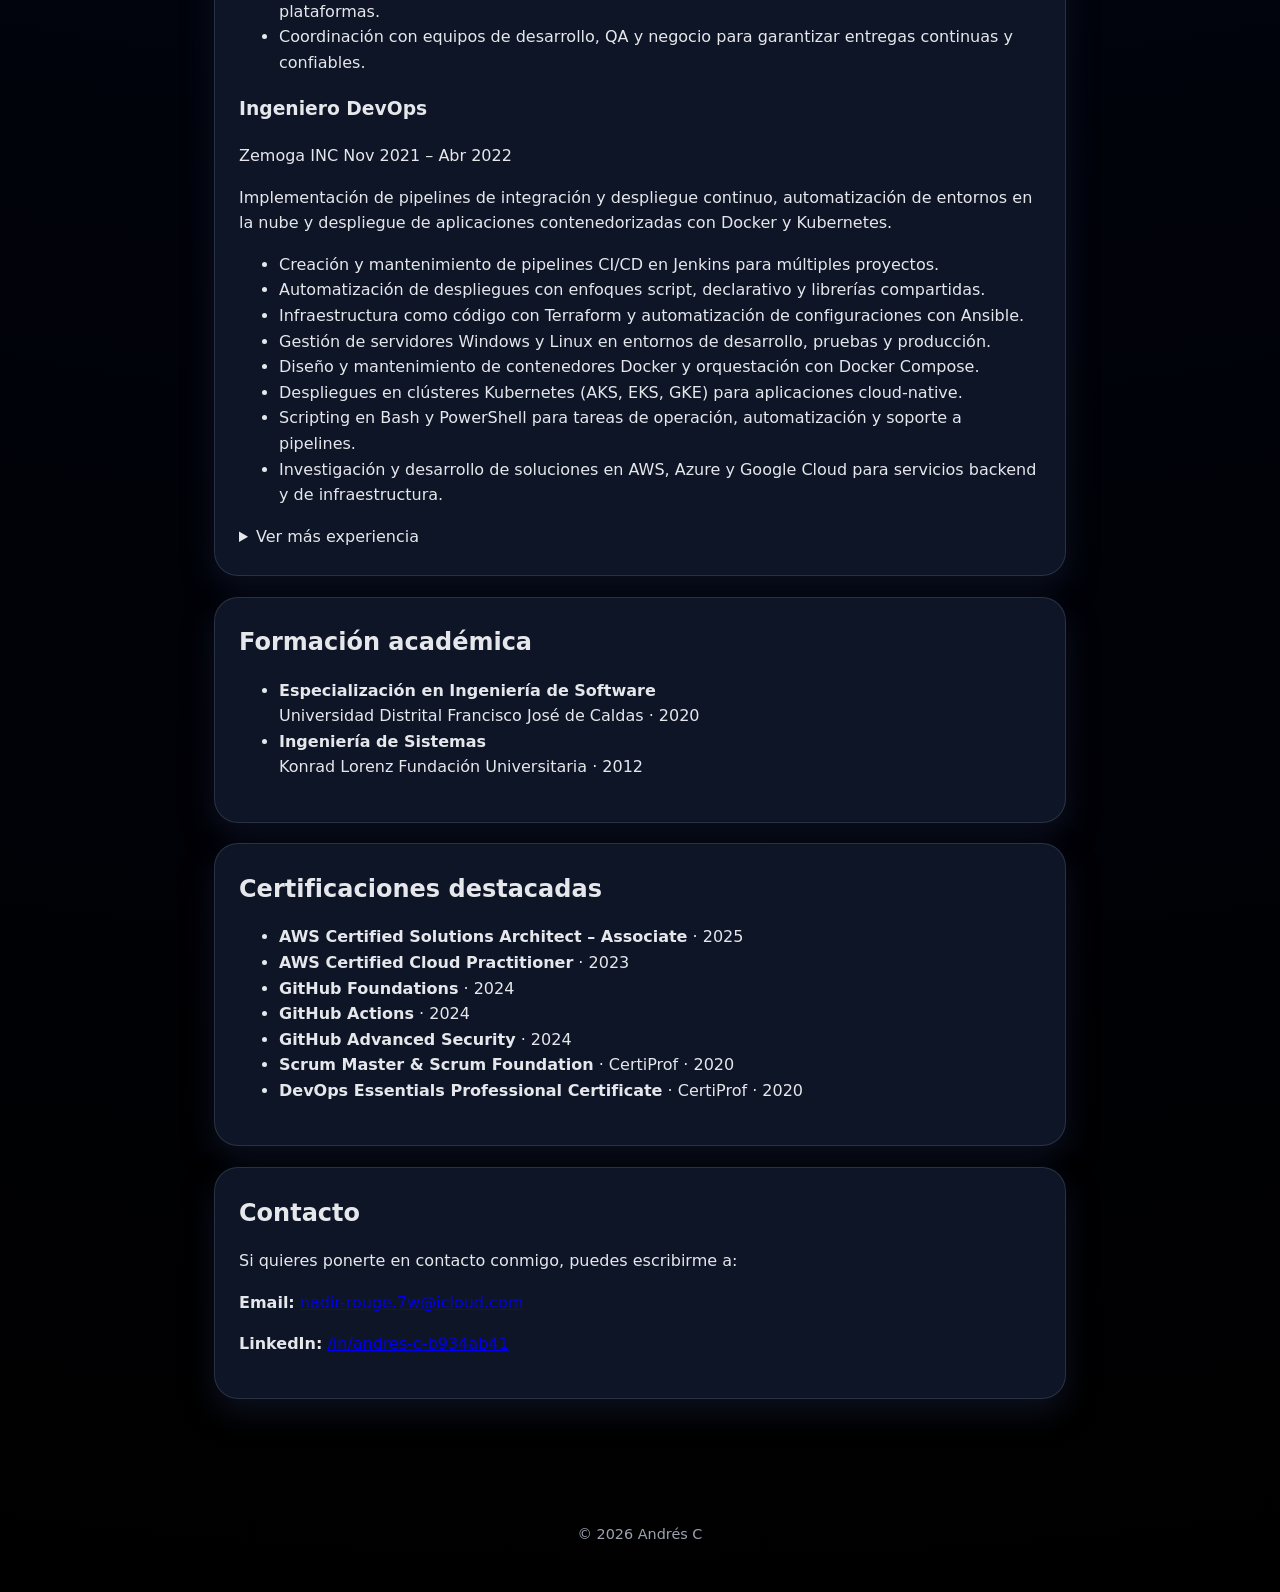
==== commit 456d1dda: "feat(experience): add detailed experience entries for DevOps roles * Enhance the experience section " ====
--- a/es/index.html
+++ b/es/index.html
@@ -169,54 +169,55 @@
         </ul>
       </article>
 
-      <article class="experience-item">
-        <header>
-          <h3>Ingeniero DevOps</h3>
-          <span class="company">Globant</span>
-          <span class="dates">May 2021 – Nov 2021</span>
-        </header>
-        <p>
-          Promoción de la cultura DevOps, estandarización de prácticas de desarrollo y creación de pipelines CI/CD para
-          proyectos cloud-native.
-        </p>
-        <ul>
-          <li>Socialización de la cultura DevOps con distintos equipos de desarrollo y stakeholders.</li>
-          <li>Definición de estándares de desarrollo y buenas prácticas para proyectos multicapa.</li>
-          <li>Diseño y construcción de pipelines CI/CD en Jenkins y GitLab.</li>
-          <li>Automatización de despliegues sobre infraestructuras en la nube (AWS, Azure, GCP).</li>
-          <li>Administración de servidores Linux para entornos de integración, pruebas y producción.</li>
-          <li>Gestión de tareas y flujo de trabajo con Azure DevOps y Jira.</li>
-          <li>Creación y mantenimiento de repositorios en Git, GitLab, Bitbucket y TFS.</li>
-          <li>Implementación de servicios y aplicaciones utilizando Docker y Docker Compose.</li>
-          <li>Despliegues en orquestadores de contenedores como GKE y AKS.</li>
-          <li>Automatización de tareas mediante scripts en Bash, PowerShell y Python.</li>
-        </ul>
-      </article>
-
-      <article class="experience-item">
-        <header>
-          <h3>Consultor DevOps</h3>
-          <span class="company">Palo IT</span>
-          <span class="dates">Sep 2020 – May 2021</span>
-        </header>
-        <p>
-          Asesoría en DevOps, automatización de despliegues y adopción de prácticas ágiles en distintos equipos de
-          desarrollo.
-        </p>
-        <ul>
-          <li>Acompañamiento a equipos en la adopción de cultura DevOps y metodologías ágiles (Scrum, Kanban).</li>
-          <li>Definición de estándares de desarrollo, modelos de ramificación y lineamientos de calidad.</li>
-          <li>Diseño de pipelines CI/CD en Jenkins y GitLab para aplicaciones Java, C# y Node.js.</li>
-          <li>Automatización de despliegues en Azure, AWS y Google Cloud usando Docker y Kubernetes.</li>
-          <li>Desarrollo backend orientado a objetos en Java y C#, incluyendo funcionalidades asíncronas.</li>
-          <li>Consumo y exposición de servicios REST, integrando APIs internas y de terceros.</li>
-          <li>Gestión de repositorios en Git, GitLab, Bitbucket y Team Foundation Server.</li>
-          <li>Implementación de automatismos y utilidades con scripts en Bash, PowerShell y Python.</li>
-        </ul>
-      </article>
-
       <details class="more-experience">
         <summary>Ver más experiencia</summary>
+        
+        <article class="experience-item">
+          <header>
+            <h3>Ingeniero DevOps</h3>
+            <span class="company">Globant</span>
+            <span class="dates">May 2021 – Nov 2021</span>
+          </header>
+          <p>
+            Promoción de la cultura DevOps, estandarización de prácticas de desarrollo y creación de pipelines CI/CD para
+            proyectos cloud-native.
+          </p>
+          <ul>
+            <li>Socialización de la cultura DevOps con distintos equipos de desarrollo y stakeholders.</li>
+            <li>Definición de estándares de desarrollo y buenas prácticas para proyectos multicapa.</li>
+            <li>Diseño y construcción de pipelines CI/CD en Jenkins y GitLab.</li>
+            <li>Automatización de despliegues sobre infraestructuras en la nube (AWS, Azure, GCP).</li>
+            <li>Administración de servidores Linux para entornos de integración, pruebas y producción.</li>
+            <li>Gestión de tareas y flujo de trabajo con Azure DevOps y Jira.</li>
+            <li>Creación y mantenimiento de repositorios en Git, GitLab, Bitbucket y TFS.</li>
+            <li>Implementación de servicios y aplicaciones utilizando Docker y Docker Compose.</li>
+            <li>Despliegues en orquestadores de contenedores como GKE y AKS.</li>
+            <li>Automatización de tareas mediante scripts en Bash, PowerShell y Python.</li>
+          </ul>
+        </article>
+
+        <article class="experience-item">
+          <header>
+            <h3>Consultor DevOps</h3>
+            <span class="company">Palo IT</span>
+            <span class="dates">Sep 2020 – May 2021</span>
+          </header>
+          <p>
+            Asesoría en DevOps, automatización de despliegues y adopción de prácticas ágiles en distintos equipos de
+            desarrollo.
+          </p>
+          <ul>
+            <li>Acompañamiento a equipos en la adopción de cultura DevOps y metodologías ágiles (Scrum, Kanban).</li>
+            <li>Definición de estándares de desarrollo, modelos de ramificación y lineamientos de calidad.</li>
+            <li>Diseño de pipelines CI/CD en Jenkins y GitLab para aplicaciones Java, C# y Node.js.</li>
+            <li>Automatización de despliegues en Azure, AWS y Google Cloud usando Docker y Kubernetes.</li>
+            <li>Desarrollo backend orientado a objetos en Java y C#, incluyendo funcionalidades asíncronas.</li>
+            <li>Consumo y exposición de servicios REST, integrando APIs internas y de terceros.</li>
+            <li>Gestión de repositorios en Git, GitLab, Bitbucket y Team Foundation Server.</li>
+            <li>Implementación de automatismos y utilidades con scripts en Bash, PowerShell y Python.</li>
+          </ul>
+        </article>
+        
         <article class="experience-item">
           <header>
             <h3>Centro de excelencia Arquitectura profesional DevOps</h3>
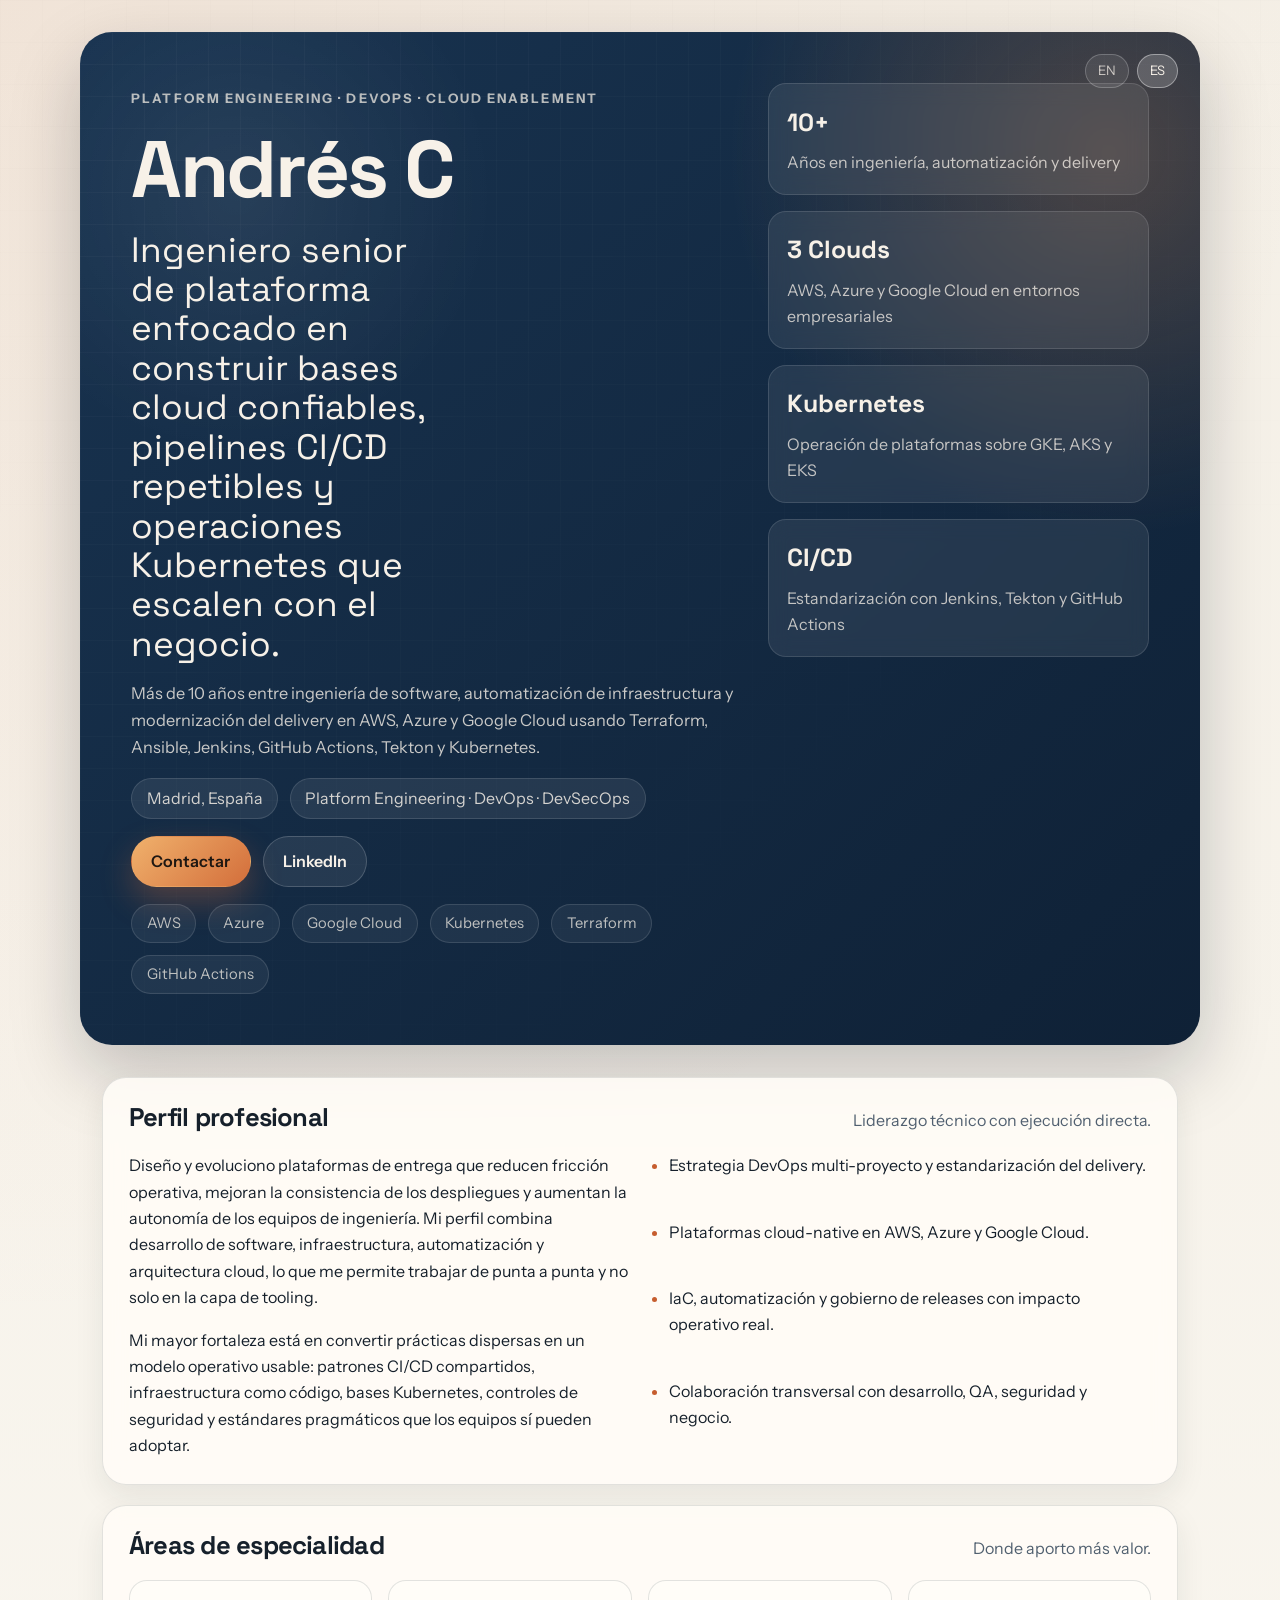
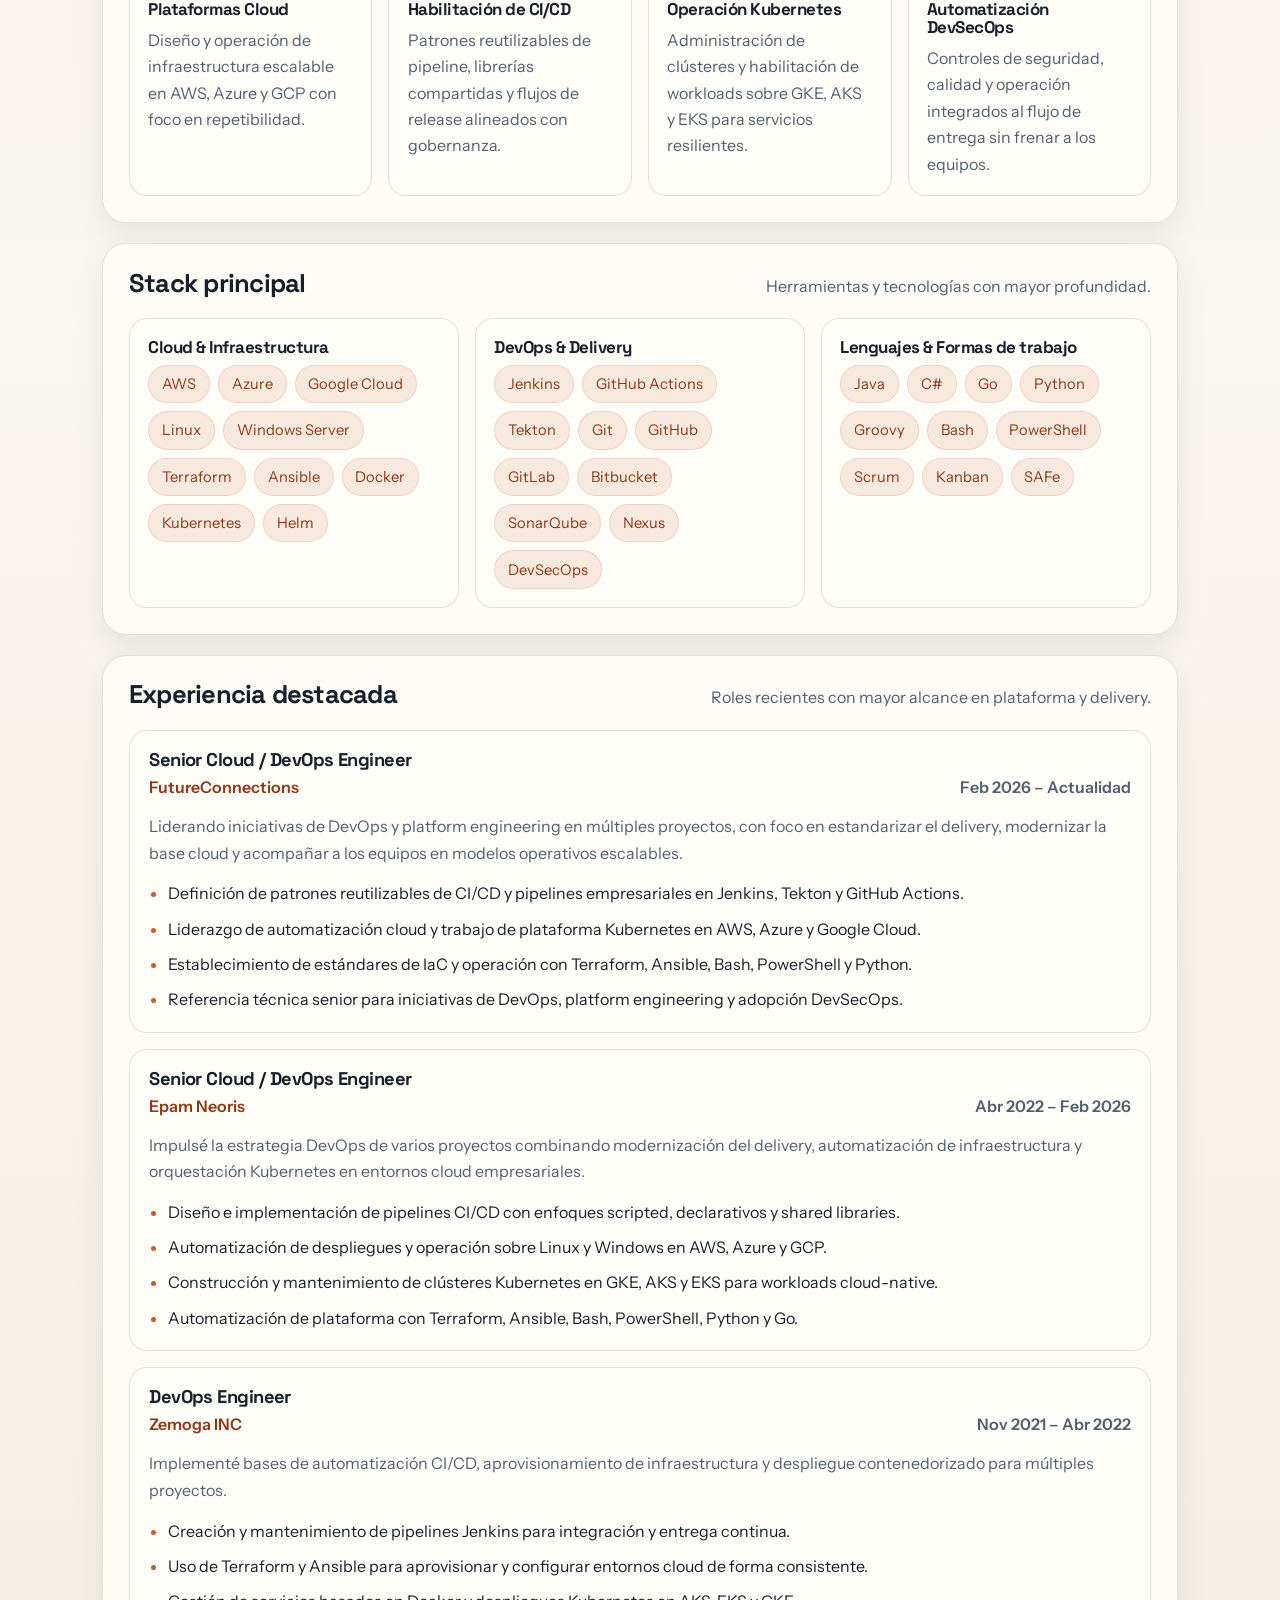
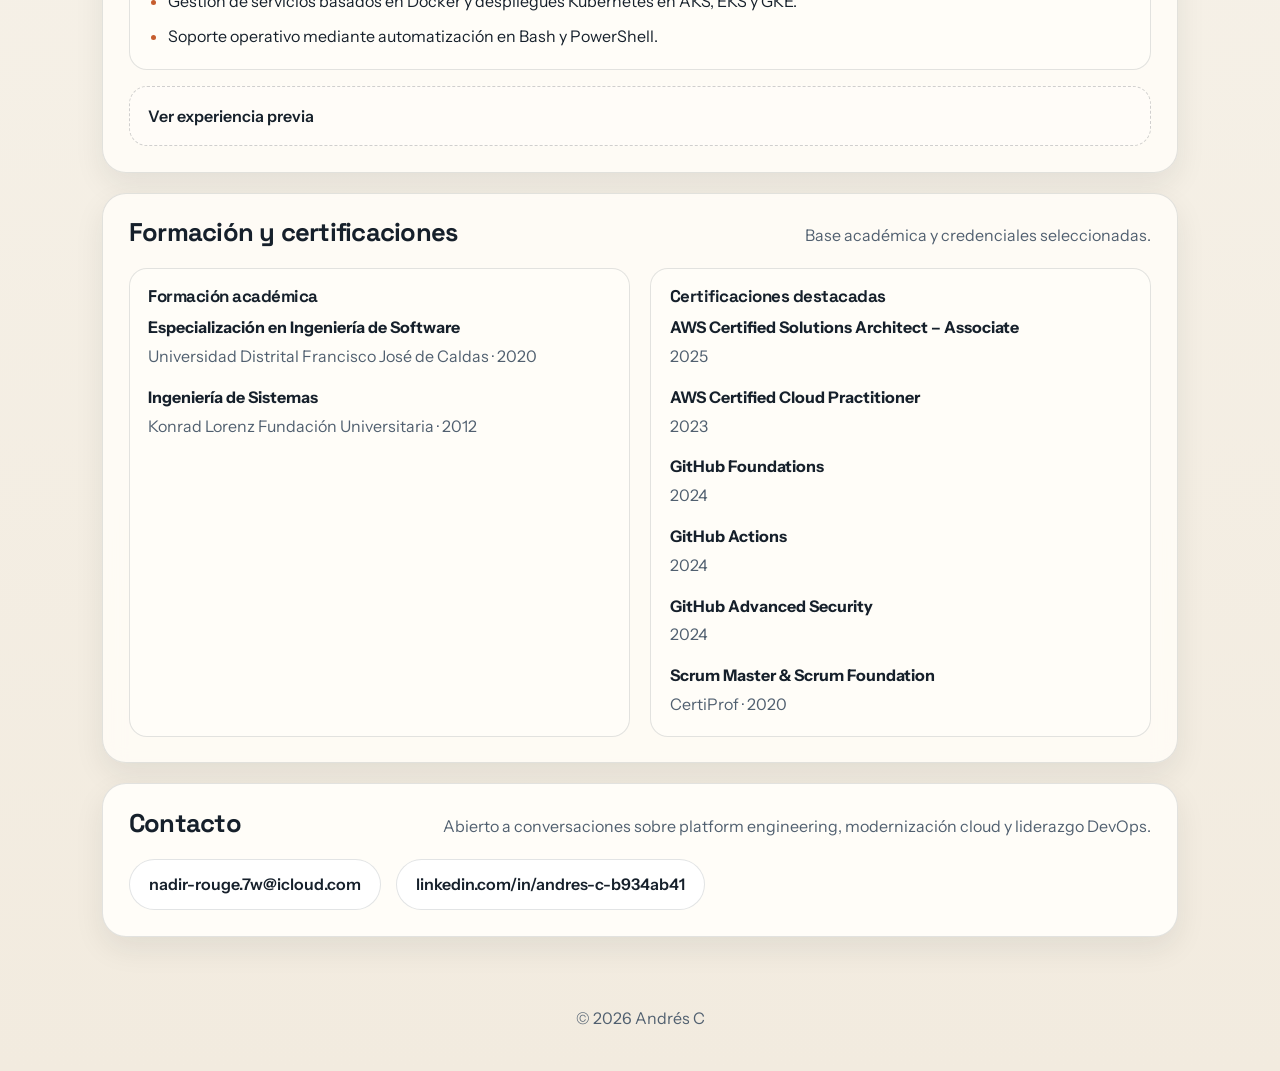
==== commit 8d0e02ab: "style(ui): update styles for improved visual design and layout * Change color scheme to warmer tones" ====
--- a/es/index.html
+++ b/es/index.html
@@ -2,314 +2,363 @@
 <html lang="es">
 <head>
   <meta charset="UTF-8" />
-  <title>Andrés C - Platform Engineer</title>
+  <title>Andrés C · Platform Engineer</title>
   <meta name="viewport" content="width=device-width, initial-scale=1" />
+  <meta
+    name="description"
+    content="Ingeniero senior de plataforma enfocado en infraestructura cloud, Kubernetes, DevSecOps y plataformas de entrega repetibles."
+  />
+  <link rel="preconnect" href="https://fonts.googleapis.com" />
+  <link rel="preconnect" href="https://fonts.gstatic.com" crossorigin />
+  <link
+    href="https://fonts.googleapis.com/css2?family=Instrument+Sans:wght@400;500;600;700&family=Space+Grotesk:wght@500;700&display=swap"
+    rel="stylesheet"
+  />
   <link rel="stylesheet" href="../styles.css" />
 </head>
 <body>
   <header class="hero">
-    <div class="hero-content">
-      <!-- Selector de idioma -->
+    <div class="hero-shell">
       <div class="lang-switcher">
         <a href="../index.html">EN</a>
         <a href="index.html" class="active">ES</a>
       </div>
 
-      <h1>Andrés C</h1>
-      <p class="role">Platform Engineer · Cloud Infrastructure · Kubernetes · DevSecOps · CI/CD</p>
-      <p class="location">Madrid, España · 28933</p>
-      <div class="hero-links">
-        <a href="mailto:nadir-rouge.7w@icloud.com" class="btn primary">Contactar</a>
-        <a href="https://www.linkedin.com/in/andres-c-b934ab41" target="_blank" class="btn secondary">
-          LinkedIn
-        </a>
+      <div class="hero-grid">
+        <div class="hero-copy">
+          <p class="eyebrow">Platform Engineering · DevOps · Cloud Enablement</p>
+          <h1>Andrés C</h1>
+          <p class="hero-lead">
+            Ingeniero senior de plataforma enfocado en construir bases cloud confiables, pipelines CI/CD repetibles y
+            operaciones Kubernetes que escalen con el negocio.
+          </p>
+          <p class="hero-summary">
+            Más de 10 años entre ingeniería de software, automatización de infraestructura y modernización del delivery
+            en AWS, Azure y Google Cloud usando Terraform, Ansible, Jenkins, GitHub Actions, Tekton y Kubernetes.
+          </p>
+
+          <div class="hero-meta">
+            <span>Madrid, España</span>
+            <span>Platform Engineering · DevOps · DevSecOps</span>
+          </div>
+
+          <div class="hero-links">
+            <a href="mailto:nadir-rouge.7w@icloud.com" class="btn primary">Contactar</a>
+            <a
+              href="https://www.linkedin.com/in/andres-c-b934ab41"
+              target="_blank"
+              rel="noopener noreferrer"
+              class="btn secondary"
+            >
+              LinkedIn
+            </a>
+          </div>
+
+          <div class="hero-badges">
+            <span>AWS</span>
+            <span>Azure</span>
+            <span>Google Cloud</span>
+            <span>Kubernetes</span>
+            <span>Terraform</span>
+            <span>GitHub Actions</span>
+          </div>
+        </div>
+
+        <div class="hero-stats">
+          <article class="stat-card">
+            <strong>10+</strong>
+            <span>Años en ingeniería, automatización y delivery</span>
+          </article>
+          <article class="stat-card">
+            <strong>3 Clouds</strong>
+            <span>AWS, Azure y Google Cloud en entornos empresariales</span>
+          </article>
+          <article class="stat-card">
+            <strong>Kubernetes</strong>
+            <span>Operación de plataformas sobre GKE, AKS y EKS</span>
+          </article>
+          <article class="stat-card">
+            <strong>CI/CD</strong>
+            <span>Estandarización con Jenkins, Tekton y GitHub Actions</span>
+          </article>
+        </div>
       </div>
     </div>
   </header>
+
   <main class="container">
-    <!-- Perfil profesional -->
+    <section class="card intro-card">
+      <div class="section-heading">
+        <h2>Perfil profesional</h2>
+        <p>Liderazgo técnico con ejecución directa.</p>
+      </div>
+      <div class="intro-grid">
+        <div class="prose-block">
+          <p>
+            Diseño y evoluciono plataformas de entrega que reducen fricción operativa, mejoran la consistencia de los
+            despliegues y aumentan la autonomía de los equipos de ingeniería. Mi perfil combina desarrollo de software,
+            infraestructura, automatización y arquitectura cloud, lo que me permite trabajar de punta a punta y no
+            solo en la capa de tooling.
+          </p>
+          <p>
+            Mi mayor fortaleza está en convertir prácticas dispersas en un modelo operativo usable: patrones CI/CD
+            compartidos, infraestructura como código, bases Kubernetes, controles de seguridad y estándares pragmáticos
+            que los equipos sí pueden adoptar.
+          </p>
+        </div>
+        <ul class="bullet-list">
+          <li>Estrategia DevOps multi-proyecto y estandarización del delivery.</li>
+          <li>Plataformas cloud-native en AWS, Azure y Google Cloud.</li>
+          <li>IaC, automatización y gobierno de releases con impacto operativo real.</li>
+          <li>Colaboración transversal con desarrollo, QA, seguridad y negocio.</li>
+        </ul>
+      </div>
+    </section>
+
     <section class="card">
-      <h2>Perfil profesional</h2>
-      <p>
-        Ingeniero de Sistemas con especialización en Ingeniería de Software y amplia experiencia en todo el ciclo de vida
-        del desarrollo de software. He trabajado con lenguajes como Java, C, Go y Python, así como con integraciones de
-        APIs, desarrollo de aplicaciones y soluciones a medida orientadas al negocio.
-      </p>
-      <p>
-        Cuento con experiencia sólida en administración de infraestructura en la nube sobre AWS, Azure y Google Cloud,
-        diseñando soluciones escalables y resilientes, así como en la definición de pipelines CI/CD y automatización
-        con herramientas como Jenkins, GitHub Actions, Tekton, Docker, Kubernetes, Terraform y Ansible.
-      </p>
-    </section>
-
-    <!-- Skills -->
+      <div class="section-heading">
+        <h2>Áreas de especialidad</h2>
+        <p>Donde aporto más valor.</p>
+      </div>
+      <div class="focus-grid">
+        <article class="focus-item">
+          <h3>Plataformas Cloud</h3>
+          <p>Diseño y operación de infraestructura escalable en AWS, Azure y GCP con foco en repetibilidad.</p>
+        </article>
+        <article class="focus-item">
+          <h3>Habilitación de CI/CD</h3>
+          <p>Patrones reutilizables de pipeline, librerías compartidas y flujos de release alineados con gobernanza.</p>
+        </article>
+        <article class="focus-item">
+          <h3>Operación Kubernetes</h3>
+          <p>Administración de clústeres y habilitación de workloads sobre GKE, AKS y EKS para servicios resilientes.</p>
+        </article>
+        <article class="focus-item">
+          <h3>Automatización DevSecOps</h3>
+          <p>Controles de seguridad, calidad y operación integrados al flujo de entrega sin frenar a los equipos.</p>
+        </article>
+      </div>
+    </section>
+
     <section class="card">
-      <h2>Competencias técnicas</h2>
-      <div class="chips-group">
-        <h3>Cloud & Infraestructura</h3>
-        <div class="chips">
-          <span>AWS</span><span>Azure</span><span>Google Cloud</span>
-          <span>Linux</span><span>Windows Server</span>
-          <span>Terraform</span><span>Ansible</span>
-          <span>Docker</span><span>Kubernetes</span><span>Helm</span>
+      <div class="section-heading">
+        <h2>Stack principal</h2>
+        <p>Herramientas y tecnologías con mayor profundidad.</p>
+      </div>
+      <div class="skill-columns">
+        <article class="skill-block">
+          <h3>Cloud & Infraestructura</h3>
+          <div class="chips">
+            <span>AWS</span><span>Azure</span><span>Google Cloud</span>
+            <span>Linux</span><span>Windows Server</span>
+            <span>Terraform</span><span>Ansible</span>
+            <span>Docker</span><span>Kubernetes</span><span>Helm</span>
+          </div>
+        </article>
+
+        <article class="skill-block">
+          <h3>DevOps & Delivery</h3>
+          <div class="chips">
+            <span>Jenkins</span><span>GitHub Actions</span><span>Tekton</span>
+            <span>Git</span><span>GitHub</span><span>GitLab</span><span>Bitbucket</span>
+            <span>SonarQube</span><span>Nexus</span><span>DevSecOps</span>
+          </div>
+        </article>
+
+        <article class="skill-block">
+          <h3>Lenguajes & Formas de trabajo</h3>
+          <div class="chips">
+            <span>Java</span><span>C#</span><span>Go</span><span>Python</span>
+            <span>Groovy</span><span>Bash</span><span>PowerShell</span>
+            <span>Scrum</span><span>Kanban</span><span>SAFe</span>
+          </div>
+        </article>
+      </div>
+    </section>
+
+    <section class="card">
+      <div class="section-heading">
+        <h2>Experiencia destacada</h2>
+        <p>Roles recientes con mayor alcance en plataforma y delivery.</p>
+      </div>
+      <div class="timeline">
+        <article class="experience-item">
+          <div class="experience-top">
+            <div>
+              <h3>Senior Cloud / DevOps Engineer</h3>
+              <p class="company">FutureConnections</p>
+            </div>
+            <p class="dates">Feb 2026 – Actualidad</p>
+          </div>
+          <p class="experience-summary">
+            Liderando iniciativas de DevOps y platform engineering en múltiples proyectos, con foco en estandarizar el
+            delivery, modernizar la base cloud y acompañar a los equipos en modelos operativos escalables.
+          </p>
+          <ul class="bullet-list compact">
+            <li>Definición de patrones reutilizables de CI/CD y pipelines empresariales en Jenkins, Tekton y GitHub Actions.</li>
+            <li>Liderazgo de automatización cloud y trabajo de plataforma Kubernetes en AWS, Azure y Google Cloud.</li>
+            <li>Establecimiento de estándares de IaC y operación con Terraform, Ansible, Bash, PowerShell y Python.</li>
+            <li>Referencia técnica senior para iniciativas de DevOps, platform engineering y adopción DevSecOps.</li>
+          </ul>
+        </article>
+
+        <article class="experience-item">
+          <div class="experience-top">
+            <div>
+              <h3>Senior Cloud / DevOps Engineer</h3>
+              <p class="company">Epam Neoris</p>
+            </div>
+            <p class="dates">Abr 2022 – Feb 2026</p>
+          </div>
+          <p class="experience-summary">
+            Impulsé la estrategia DevOps de varios proyectos combinando modernización del delivery, automatización de
+            infraestructura y orquestación Kubernetes en entornos cloud empresariales.
+          </p>
+          <ul class="bullet-list compact">
+            <li>Diseño e implementación de pipelines CI/CD con enfoques scripted, declarativos y shared libraries.</li>
+            <li>Automatización de despliegues y operación sobre Linux y Windows en AWS, Azure y GCP.</li>
+            <li>Construcción y mantenimiento de clústeres Kubernetes en GKE, AKS y EKS para workloads cloud-native.</li>
+            <li>Automatización de plataforma con Terraform, Ansible, Bash, PowerShell, Python y Go.</li>
+          </ul>
+        </article>
+
+        <article class="experience-item">
+          <div class="experience-top">
+            <div>
+              <h3>DevOps Engineer</h3>
+              <p class="company">Zemoga INC</p>
+            </div>
+            <p class="dates">Nov 2021 – Abr 2022</p>
+          </div>
+          <p class="experience-summary">
+            Implementé bases de automatización CI/CD, aprovisionamiento de infraestructura y despliegue
+            contenedorizado para múltiples proyectos.
+          </p>
+          <ul class="bullet-list compact">
+            <li>Creación y mantenimiento de pipelines Jenkins para integración y entrega continua.</li>
+            <li>Uso de Terraform y Ansible para aprovisionar y configurar entornos cloud de forma consistente.</li>
+            <li>Gestión de servicios basados en Docker y despliegues Kubernetes en AKS, EKS y GKE.</li>
+            <li>Soporte operativo mediante automatización en Bash y PowerShell.</li>
+          </ul>
+        </article>
+      </div>
+
+      <details class="more-experience">
+        <summary>Ver experiencia previa</summary>
+        <div class="timeline timeline-nested">
+          <article class="experience-item">
+            <div class="experience-top">
+              <div>
+                <h3>Ingeniero DevOps</h3>
+                <p class="company">Globant</p>
+              </div>
+              <p class="dates">May 2021 – Nov 2021</p>
+            </div>
+            <ul class="bullet-list compact">
+              <li>Promoción de cultura DevOps y estándares de desarrollo para proyectos cloud-native.</li>
+              <li>Construcción de pipelines CI/CD en Jenkins y GitLab.</li>
+              <li>Automatización de despliegues en AWS, Azure y GCP y soporte operativo Linux.</li>
+            </ul>
+          </article>
+
+          <article class="experience-item">
+            <div class="experience-top">
+              <div>
+                <h3>Consultor DevOps</h3>
+                <p class="company">Palo IT</p>
+              </div>
+              <p class="dates">Sep 2020 – May 2021</p>
+            </div>
+            <ul class="bullet-list compact">
+              <li>Acompañamiento a equipos en adopción DevOps, prácticas ágiles y estándares de entrega.</li>
+              <li>Diseño de pipelines CI/CD para soluciones Java, C# y Node.js.</li>
+              <li>Trabajo en despliegues cloud, integraciones REST y utilidades de automatización.</li>
+            </ul>
+          </article>
+
+          <article class="experience-item">
+            <div class="experience-top">
+              <div>
+                <h3>Centro de excelencia de arquitectura DevOps</h3>
+                <p class="company">Colombia Telecomunicaciones · Telefónica · Movistar</p>
+              </div>
+              <p class="dates">Ago 2018 – Sep 2020</p>
+            </div>
+            <ul class="bullet-list compact">
+              <li>Difusión de prácticas DevOps entre áreas de negocio y equipos técnicos.</li>
+              <li>Liderazgo y mentoring de células bajo Scrum, Kanban y SAFe.</li>
+              <li>Trabajo con Jenkins, Azure DevOps, Docker e iniciativas de adopción cloud.</li>
+            </ul>
+          </article>
+
+          <article class="experience-item">
+            <div class="experience-top">
+              <div>
+                <h3>Evolución como desarrollador</h3>
+                <p class="company">Movistar · Protekto · Wizenz</p>
+              </div>
+              <p class="dates">2013 – 2018</p>
+            </div>
+            <ul class="bullet-list compact">
+              <li>Desarrollo backend y frontend con Java, C#, Angular y Node.js.</li>
+              <li>Integración de APIs, modelado de datos y diseño orientado a objetos.</li>
+              <li>Adopción inicial de CI, scripting y automatización operativa.</li>
+            </ul>
+          </article>
         </div>
-      </div>
-
-      <div class="chips-group">
-        <h3>DevOps & CI/CD</h3>
-        <div class="chips">
-          <span>Jenkins</span><span>GitHub Actions</span><span>Tekton</span>
-          <span>Git</span><span>GitHub</span><span>GitLab</span><span>Bitbucket</span>
-          <span>SonarQube</span><span>Nexus</span>
-        </div>
-      </div>
-
-      <div class="chips-group">
-        <h3>Lenguajes & Scripting</h3>
-        <div class="chips">
-          <span>Java</span><span>C#</span><span>Golang</span><span>Python</span>
-          <span>Groovy</span><span>Bash</span><span>Powershell</span>
-        </div>
-      </div>
-
-      <div class="chips-group">
-        <h3>Metodologías & Otros</h3>
-        <div class="chips">
-          <span>Scrum</span><span>Kanban</span><span>SAFe</span><span>Ágil</span>
-          <span>CI/CD</span><span>DevSecOps</span>
-          <span>Jira</span>
-        </div>
-      </div>
-    </section>
-
-    <!-- Experiencia -->
+      </details>
+    </section>
+
     <section class="card">
-      <h2>Experiencia profesional</h2>
-
-      <article class="experience-item">
-        <header>
-          <h3>Senior Cloud / DevOps Engineer</h3>
-          <span class="company">Epam Neoris</span>
-          <span class="dates">Feb 2026 – Actualidad</span>
-        </header>
-        <p>
-          Ingeniero Senior DevOps y de Plataforma, liderando la definición e implementación de procesos DevOps en múltiples
-          proyectos de la compañía, con un fuerte enfoque en la estandarización de entregas, la modernización de plataformas
-          cloud y la mejora continua de las prácticas del ciclo de vida del software. Responsable de impulsar decisiones
-          técnicas, acompañar equipos y habilitar modelos de entrega confiables, escalables y seguros en entornos
-          heterogéneos.
-        </p>
-        <ul>
-          <li>Liderar la implementación y evolución de prácticas DevOps en múltiples proyectos, alineando los procesos de entrega con los objetivos de negocio y de ingeniería.</li>
-          <li>Impulsar la estrategia y estandarización de CI/CD, definiendo patrones reutilizables, lineamientos y buenas prácticas para procesos de build, release y deployment.</li>
-          <li>Actuar como referente técnico senior en iniciativas de DevOps, infraestructura cloud y platform engineering para equipos multidisciplinarios.</li>
-          <li>Diseñar e implementar pipelines CI/CD de nivel empresarial con Jenkins, Tekton y GitHub Actions, incluyendo shared libraries y componentes reutilizables.</li>
-          <li>Liderar iniciativas de automatización de despliegues en AWS, Azure y Google Cloud, mejorando consistencia, trazabilidad y eficiencia operativa.</li>
-          <li>Diseñar y administrar plataformas basadas en Kubernetes sobre GKE, AKS y EKS para soportar cargas cloud-native escalables y resilientes.</li>
-          <li>Definir estándares de infraestructura como código e implementar entornos complejos con Terraform para aprovisionamiento repetible y auditable.</li>
-          <li>Automatizar tareas de configuración, aprovisionamiento y operación con Ansible, Bash, PowerShell y Python.</li>
-          <li>Promover prácticas DevSecOps integrando controles de calidad, seguridad y automatización dentro de los pipelines de entrega.</li>
-          <li>Liderar la implementación técnica de mejoras de plataforma, modelos de despliegue y prácticas operativas en proyectos con distintos contextos arquitectónicos y de negocio.</li>
-          <li>Colaborar con equipos de desarrollo, QA, seguridad y negocio para mejorar la velocidad de entrega, la confiabilidad de la plataforma y la autonomía de los equipos.</li>
-          <li>Mentorizar ingenieros y equipos de desarrollo en cultura DevOps, automatización, adopción cloud y excelencia operativa.</li>
-          <li>Desarrollar operadores de Kubernetes con operator-sdk y Go para automatizar capacidades de plataforma y reducir esfuerzo operativo manual.</li>
-          <li>Gestionar flujos de trabajo Git, estrategias de repositorio y modelos de branching en GitHub y Bitbucket para soportar colaboración escalable entre equipos.</li>
-          <li>Apoyar la definición de roadmaps técnicos para la evolución de la plataforma, la madurez del delivery y la adopción cloud en diferentes iniciativas de la compañía.</li>
-        </ul>
-      </article>
-
-      <article class="experience-item">
-        <header>
-          <h3>Senior Ingeniero Cloud / DevOps</h3>
-          <span class="company">Epam Neoris</span>
-          <span class="dates">Abr 2022 – Feb 2026</span>
-        </header>
-        <p>
-          Liderazgo de la estrategia DevOps de múltiples proyectos, impulsando la evolución tecnológica y cultural en el
-          ciclo de vida del software. Diseño e implementación de pipelines CI/CD, despliegues automatizados en la nube
-          (AWS, Azure, GCP) y orquestación con Kubernetes (GKE, AKS, EKS).
-        </p>
-        <ul>
-          <li>Liderar la estrategia DevOps de los proyectos, alineando prácticas técnicas con objetivos de negocio.</li>
-          <li>Definición de lineamientos, estándares y buenas prácticas para CI/CD y calidad de software.</li>
-          <li>Diseño y creación de pipelines en Jenkins, Tekton y GitHub Actions (scripted, declarativos y con librerías compartidas).</li>
-          <li>Automatización de despliegues sobre entornos Linux y Windows en AWS, Azure y Google Cloud.</li>
-          <li>Gestión y administración de servidores Linux y Windows para entornos de desarrollo, pruebas y producción.</li>
-          <li>Infraestructura como código con Terraform, desde el diseño hasta el mantenimiento de entornos complejos.</li>
-          <li>Automatización de configuraciones y despliegue de software mediante playbooks de Ansible.</li>
-          <li>Implementación y mantenimiento de clústeres Kubernetes (GKE, AKS, EKS) para aplicaciones cloud-native.</li>
-          <li>Construcción y administración de imágenes Docker y stacks con Docker Compose para herramientas y servicios internos.</li>
-          <li>Desarrollo de operadores de Kubernetes con operator-sdk y Go para automatizar operaciones de plataforma.</li>
-          <li>Implementación de scripts en Bash, PowerShell y Python para tareas recurrentes, soporte a pipelines y automatismos.</li>
-          <li>Gestión de repositorios y flujos Git en Bitbucket y GitHub, incluyendo definición de ramas y políticas de merge.</li>
-          <li>Investigación, diseño y mantenimiento de servicios en la nube (almacenamiento, networking, seguridad, servicios gestionados).</li>
-          <li>Consumo e integración de servicios REST para la automatización de procesos y conexión entre plataformas.</li>
-          <li>Coordinación con equipos de desarrollo, QA y negocio para garantizar entregas continuas y confiables.</li>
-        </ul>
-      </article>
-      <article class="experience-item">
-        <header>
-          <h3>Ingeniero DevOps</h3>
-          <span class="company">Zemoga INC</span>
-          <span class="dates">Nov 2021 – Abr 2022</span>
-        </header>
-        <p>
-          Implementación de pipelines de integración y despliegue continuo, automatización de entornos en la nube y
-          despliegue de aplicaciones contenedorizadas con Docker y Kubernetes.
-        </p>
-        <ul>
-          <li>Creación y mantenimiento de pipelines CI/CD en Jenkins para múltiples proyectos.</li>
-          <li>Automatización de despliegues con enfoques script, declarativo y librerías compartidas.</li>
-          <li>Infraestructura como código con Terraform y automatización de configuraciones con Ansible.</li>
-          <li>Gestión de servidores Windows y Linux en entornos de desarrollo, pruebas y producción.</li>
-          <li>Diseño y mantenimiento de contenedores Docker y orquestación con Docker Compose.</li>
-          <li>Despliegues en clústeres Kubernetes (AKS, EKS, GKE) para aplicaciones cloud-native.</li>
-          <li>Scripting en Bash y PowerShell para tareas de operación, automatización y soporte a pipelines.</li>
-          <li>Investigación y desarrollo de soluciones en AWS, Azure y Google Cloud para servicios backend y de infraestructura.</li>
-        </ul>
-      </article>
-
-      <details class="more-experience">
-        <summary>Ver más experiencia</summary>
-        
-        <article class="experience-item">
-          <header>
-            <h3>Ingeniero DevOps</h3>
-            <span class="company">Globant</span>
-            <span class="dates">May 2021 – Nov 2021</span>
-          </header>
-          <p>
-            Promoción de la cultura DevOps, estandarización de prácticas de desarrollo y creación de pipelines CI/CD para
-            proyectos cloud-native.
-          </p>
-          <ul>
-            <li>Socialización de la cultura DevOps con distintos equipos de desarrollo y stakeholders.</li>
-            <li>Definición de estándares de desarrollo y buenas prácticas para proyectos multicapa.</li>
-            <li>Diseño y construcción de pipelines CI/CD en Jenkins y GitLab.</li>
-            <li>Automatización de despliegues sobre infraestructuras en la nube (AWS, Azure, GCP).</li>
-            <li>Administración de servidores Linux para entornos de integración, pruebas y producción.</li>
-            <li>Gestión de tareas y flujo de trabajo con Azure DevOps y Jira.</li>
-            <li>Creación y mantenimiento de repositorios en Git, GitLab, Bitbucket y TFS.</li>
-            <li>Implementación de servicios y aplicaciones utilizando Docker y Docker Compose.</li>
-            <li>Despliegues en orquestadores de contenedores como GKE y AKS.</li>
-            <li>Automatización de tareas mediante scripts en Bash, PowerShell y Python.</li>
-          </ul>
-        </article>
-
-        <article class="experience-item">
-          <header>
-            <h3>Consultor DevOps</h3>
-            <span class="company">Palo IT</span>
-            <span class="dates">Sep 2020 – May 2021</span>
-          </header>
-          <p>
-            Asesoría en DevOps, automatización de despliegues y adopción de prácticas ágiles en distintos equipos de
-            desarrollo.
-          </p>
-          <ul>
-            <li>Acompañamiento a equipos en la adopción de cultura DevOps y metodologías ágiles (Scrum, Kanban).</li>
-            <li>Definición de estándares de desarrollo, modelos de ramificación y lineamientos de calidad.</li>
-            <li>Diseño de pipelines CI/CD en Jenkins y GitLab para aplicaciones Java, C# y Node.js.</li>
-            <li>Automatización de despliegues en Azure, AWS y Google Cloud usando Docker y Kubernetes.</li>
-            <li>Desarrollo backend orientado a objetos en Java y C#, incluyendo funcionalidades asíncronas.</li>
-            <li>Consumo y exposición de servicios REST, integrando APIs internas y de terceros.</li>
-            <li>Gestión de repositorios en Git, GitLab, Bitbucket y Team Foundation Server.</li>
-            <li>Implementación de automatismos y utilidades con scripts en Bash, PowerShell y Python.</li>
-          </ul>
-        </article>
-        
-        <article class="experience-item">
-          <header>
-            <h3>Centro de excelencia Arquitectura profesional DevOps</h3>
-            <span class="company">Colombia Telecomunicaciones - Telefónica - Movistar</span>
-            <span class="dates">Ago 2018 – Sep 2020</span>
-          </header>
-          <p>
-            Difusión de la cultura DevOps, gestión de células de desarrollo y automatización de despliegues sobre
-            plataformas cloud y contenedores.
-          </p>
-          <ul>
-            <li>Socialización de la cultura DevOps con diferentes áreas de negocio y equipos técnicos.</li>
-            <li>Gestión y mentoring de células de desarrollo bajo marcos ágiles (Scrum, Kanban, SAFe).</li>
-            <li>Definición de estándares de desarrollo y lineamientos de arquitectura para aplicaciones internas.</li>
-            <li>Configuración y administración de servidores Windows y Linux para aplicaciones corporativas.</li>
-            <li>Diseño y mantenimiento de pipelines en Jenkins para integración y despliegue continuo.</li>
-            <li>Gestión de trabajo y releases a través de Azure DevOps y Jira.</li>
-            <li>Creación y administración de repositorios en Git y Team Foundation Server.</li>
-            <li>Investigación y adopción de servicios cloud (AWS, Azure, GCP), incluyendo almacenamiento y servicios gestionados.</li>
-            <li>Desarrollo de servicios REST en Java y C#, aplicando principios de programación orientada a objetos.</li>
-            <li>Construcción de imágenes Docker y despliegues en Rancher, Okteto y AKS.</li>
-          </ul>
-        </article>
-
-        <article class="experience-item">
-          <header>
-            <h3>Senior / Semi-Senior / Junior Developer</h3>
-            <span class="company">Movistar, Protekto, Wizenz</span>
-            <span class="dates">2013 – 2018</span>
-          </header>
-          <p>
-            Desarrollo backend y frontend con Java, C#, Angular y NodeJS, trabajando con metodologías ágiles y
-            progresiva adopción de prácticas DevOps.
-          </p>
-          <ul>
-            <li>Desarrollo de servicios backend en Java y C# utilizando frameworks como Spring Boot y .NET.</li>
-            <li>Construcción de aplicaciones web y SPA con Angular y NodeJS integradas a APIs REST.</li>
-            <li>Diseño e implementación de servicios RESTful, incluyendo integración con sistemas internos y de terceros.</li>
-            <li>Modelado de datos y consultas para bases de datos relacionales y no relacionales.</li>
-            <li>Aplicación de principios de programación orientada a objetos y buenas prácticas de clean code.</li>
-            <li>Participación activa en equipos ágiles (Scrum / Kanban): refinamiento, planificación, demos y retrospectivas.</li>
-            <li>Uso de herramientas de control de versiones (Git, TFS) y gestión de trabajo (Jira, Azure DevOps).</li>
-            <li>Automatización básica de builds y despliegues mediante Jenkins y scripts en Bash / PowerShell.</li>
-            <li>Colaboración en la transición hacia prácticas DevOps: integración continua y entornos de prueba estables.</li>
-          </ul>
-        </article>
-      </details>
-    </section>
-
-    <!-- Estudios -->
-    <section class="card">
-      <h2>Formación académica</h2>
-      <ul class="education-list">
-        <li>
-          <strong>Especialización en Ingeniería de Software</strong><br />
-          Universidad Distrital Francisco José de Caldas · 2020
-        </li>
-        <li>
-          <strong>Ingeniería de Sistemas</strong><br />
-          Konrad Lorenz Fundación Universitaria · 2012
-        </li>
-      </ul>
-    </section>
-
-    <!-- Certificaciones -->
-    <section class="card">
-      <h2>Certificaciones destacadas</h2>
-      <ul class="cert-list">
-        <li><strong>AWS Certified Solutions Architect – Associate</strong> · 2025</li>
-        <li><strong>AWS Certified Cloud Practitioner</strong> · 2023</li>
-        <li><strong>GitHub Foundations</strong> · 2024</li>
-        <li><strong>GitHub Actions</strong> · 2024</li>
-        <li><strong>GitHub Advanced Security</strong> · 2024</li>
-        <li><strong>Scrum Master & Scrum Foundation</strong> · CertiProf · 2020</li>
-        <li><strong>DevOps Essentials Professional Certificate</strong> · CertiProf · 2020</li>
-      </ul>
-    </section>
-
-    <!-- Contacto -->
-    <section class="card">
-      <h2>Contacto</h2>
-      <p>Si quieres ponerte en contacto conmigo, puedes escribirme a:</p>
-      <p class="contact-line">
-        <strong>Email:</strong>
-        <a href="mailto:nadir-rouge.7w@icloud.com">nadir-rouge.7w@icloud.com</a>
-      </p>
-      <p class="contact-line">
-        <strong>LinkedIn:</strong>
-        <a href="https://www.linkedin.com/in/andres-c-b934ab41" target="_blank">
-          /in/andres-c-b934ab41
+      <div class="section-heading">
+        <h2>Formación y certificaciones</h2>
+        <p>Base académica y credenciales seleccionadas.</p>
+      </div>
+      <div class="split-grid">
+        <article class="info-panel">
+          <h3>Formación académica</h3>
+          <ul class="plain-list">
+            <li>
+              <strong>Especialización en Ingeniería de Software</strong>
+              <span>Universidad Distrital Francisco José de Caldas · 2020</span>
+            </li>
+            <li>
+              <strong>Ingeniería de Sistemas</strong>
+              <span>Konrad Lorenz Fundación Universitaria · 2012</span>
+            </li>
+          </ul>
+        </article>
+
+        <article class="info-panel">
+          <h3>Certificaciones destacadas</h3>
+          <ul class="plain-list">
+            <li><strong>AWS Certified Solutions Architect – Associate</strong><span>2025</span></li>
+            <li><strong>AWS Certified Cloud Practitioner</strong><span>2023</span></li>
+            <li><strong>GitHub Foundations</strong><span>2024</span></li>
+            <li><strong>GitHub Actions</strong><span>2024</span></li>
+            <li><strong>GitHub Advanced Security</strong><span>2024</span></li>
+            <li><strong>Scrum Master & Scrum Foundation</strong><span>CertiProf · 2020</span></li>
+          </ul>
+        </article>
+      </div>
+    </section>
+
+    <section class="card contact-card">
+      <div class="section-heading">
+        <h2>Contacto</h2>
+        <p>Abierto a conversaciones sobre platform engineering, modernización cloud y liderazgo DevOps.</p>
+      </div>
+      <div class="contact-actions">
+        <a href="mailto:nadir-rouge.7w@icloud.com" class="contact-link">nadir-rouge.7w@icloud.com</a>
+        <a
+          href="https://www.linkedin.com/in/andres-c-b934ab41"
+          target="_blank"
+          rel="noopener noreferrer"
+          class="contact-link"
+        >
+          linkedin.com/in/andres-c-b934ab41
         </a>
-      </p>
+      </div>
     </section>
   </main>
 
@@ -318,7 +367,6 @@
   </footer>
 
   <script>
-    // Año automático en el footer
     document.getElementById("year").textContent = new Date().getFullYear();
   </script>
 </body>
--- a/styles.css
+++ b/styles.css
@@ -1,15 +1,24 @@
 :root {
-  --bg: #0f172a;
-  --bg-elevated: #020617;
-  --card-bg: #020617;
-  --accent: #38bdf8;
-  --accent-soft: rgba(56, 189, 248, 0.12);
-  --text-main: #e5e7eb;
-  --text-muted: #9ca3af;
-  --border-subtle: rgba(148, 163, 184, 0.2);
-  --radius-lg: 18px;
-  --radius-xl: 24px;
-  --shadow-soft: 0 18px 45px rgba(15, 23, 42, 0.6);
+  --bg: #f4efe6;
+  --bg-accent: #e8dfd0;
+  --surface: rgba(255, 252, 247, 0.9);
+  --surface-strong: #fffdf8;
+  --ink: #16202b;
+  --ink-soft: #516070;
+  --line: rgba(22, 32, 43, 0.12);
+  --line-strong: rgba(22, 32, 43, 0.2);
+  --accent: #c65d2e;
+  --accent-deep: #8f3816;
+  --accent-soft: rgba(198, 93, 46, 0.12);
+  --hero-top: #183350;
+  --hero-bottom: #0f2136;
+  --hero-glow: rgba(217, 138, 78, 0.28);
+  --hero-text: #f7f1e8;
+  --shadow-lg: 0 22px 50px rgba(24, 32, 43, 0.12);
+  --shadow-md: 0 12px 30px rgba(24, 32, 43, 0.08);
+  --radius-xl: 32px;
+  --radius-lg: 24px;
+  --radius-md: 18px;
 }
 
 *,
@@ -18,177 +27,501 @@
   box-sizing: border-box;
 }
 
+html {
+  scroll-behavior: smooth;
+}
+
 body {
   margin: 0;
-  font-family: system-ui, -apple-system, BlinkMacSystemFont, "Segoe UI", sans-serif;
-  background: radial-gradient(circle at top, #1d283a 0, #020617 40%, #000 100%);
-  color: var(--text-main);
-  line-height: 1.6;
+  font-family: "Instrument Sans", sans-serif;
+  background:
+    radial-gradient(circle at top left, rgba(198, 93, 46, 0.08), transparent 30%),
+    linear-gradient(180deg, var(--bg) 0%, #f9f6ef 45%, #f2ebdf 100%);
+  color: var(--ink);
+  line-height: 1.65;
+}
+
+body::before {
+  content: "";
+  position: fixed;
+  inset: 0;
+  background-image:
+    linear-gradient(rgba(22, 32, 43, 0.025) 1px, transparent 1px),
+    linear-gradient(90deg, rgba(22, 32, 43, 0.025) 1px, transparent 1px);
+  background-size: 42px 42px;
+  mask-image: linear-gradient(180deg, rgba(0, 0, 0, 0.35), transparent 75%);
+  pointer-events: none;
+}
+
+a {
+  color: inherit;
+}
+
+h1,
+h2,
+h3 {
+  margin: 0;
+  font-family: "Space Grotesk", sans-serif;
+  letter-spacing: -0.03em;
+  line-height: 1.08;
+}
+
+p {
+  margin: 0;
 }
 
 .hero {
-  padding: 3.5rem 1.5rem 2rem;
-}
-
-.hero-content {
-  max-width: 900px;
+  padding: 2rem 1.4rem 1rem;
+}
+
+.hero-shell {
+  position: relative;
+  max-width: 1120px;
   margin: 0 auto;
-  background: radial-gradient(circle at top left, rgba(56, 189, 248, 0.15), rgba(15, 23, 42, 0.95));
-  border-radius: 28px;
-  padding: 2.5rem 2rem;
-  box-shadow: var(--shadow-soft);
-  border: 1px solid rgba(148, 163, 184, 0.35);
-  position: relative;
+  padding: 3.2rem;
+  border-radius: var(--radius-xl);
+  background:
+    radial-gradient(circle at 92% 12%, var(--hero-glow), transparent 28%),
+    radial-gradient(circle at 14% 16%, rgba(255, 255, 255, 0.07), transparent 20%),
+    linear-gradient(135deg, var(--hero-top), var(--hero-bottom));
+  color: var(--hero-text);
+  box-shadow: 0 28px 70px rgba(7, 15, 26, 0.22);
   overflow: hidden;
 }
 
-.hero-content::after {
+.hero-shell::before {
   content: "";
   position: absolute;
   inset: 0;
-  background: radial-gradient(circle at 120% -20%, rgba(14, 165, 233, 0.45), transparent 60%);
-  opacity: 0.6;
+  background:
+    linear-gradient(rgba(255, 255, 255, 0.055) 1px, transparent 1px),
+    linear-gradient(90deg, rgba(255, 255, 255, 0.055) 1px, transparent 1px);
+  background-size: 32px 32px;
+  mask-image: linear-gradient(135deg, rgba(0, 0, 0, 0.55), transparent 85%);
   pointer-events: none;
 }
 
+.lang-switcher {
+  position: absolute;
+  top: 1.4rem;
+  right: 1.4rem;
+  z-index: 2;
+  display: flex;
+  gap: 0.45rem;
+}
+
+.lang-switcher a {
+  padding: 0.3rem 0.75rem;
+  border-radius: 999px;
+  border: 1px solid rgba(255, 255, 255, 0.22);
+  background: rgba(255, 255, 255, 0.08);
+  color: rgba(247, 241, 232, 0.76);
+  text-decoration: none;
+  font-size: 0.82rem;
+  transition: background 0.18s ease, color 0.18s ease, border-color 0.18s ease;
+}
+
+.lang-switcher a:hover,
+.lang-switcher a.active {
+  background: rgba(255, 255, 255, 0.18);
+  color: var(--hero-text);
+  border-color: rgba(255, 255, 255, 0.4);
+}
+
+.hero-grid {
+  position: relative;
+  z-index: 1;
+  display: grid;
+  grid-template-columns: minmax(0, 1.35fr) minmax(280px, 0.85fr);
+  gap: 2rem;
+  align-items: stretch;
+}
+
+.hero-copy {
+  display: flex;
+  flex-direction: column;
+  gap: 1.05rem;
+}
+
+.eyebrow {
+  margin-top: 0.3rem;
+  font-size: 0.82rem;
+  font-weight: 700;
+  letter-spacing: 0.16em;
+  text-transform: uppercase;
+  color: rgba(247, 241, 232, 0.72);
+}
+
 .hero h1 {
-  margin: 0 0 0.5rem;
-  font-size: clamp(2.1rem, 3vw, 2.7rem);
-  letter-spacing: 0.03em;
-  position: relative;
-}
-
-.role {
-  margin: 0 0 0.3rem;
-  font-weight: 500;
-  color: #e0f2fe;
-  position: relative;
-}
-
-.location {
-  margin: 0 0 1.5rem;
-  color: var(--text-muted);
-  position: relative;
-}
-
-.hero-links {
+  font-size: clamp(2.9rem, 8vw, 5rem);
+}
+
+.hero-lead {
+  max-width: 13ch;
+  font-family: "Space Grotesk", sans-serif;
+  font-size: clamp(1.45rem, 3.1vw, 2.2rem);
+  line-height: 1.12;
+}
+
+.hero-summary {
+  max-width: 62ch;
+  font-size: 1.02rem;
+  color: rgba(247, 241, 232, 0.8);
+}
+
+.hero-meta,
+.hero-badges,
+.hero-links,
+.contact-actions,
+.chips {
   display: flex;
   flex-wrap: wrap;
   gap: 0.75rem;
-  position: relative;
-  z-index: 1;
-}
-
-.btn {
+}
+
+.hero-meta span,
+.hero-badges span {
+  display: inline-flex;
+  align-items: center;
+  min-height: 2.25rem;
+  padding: 0.4rem 0.9rem;
   border-radius: 999px;
-  padding: 0.6rem 1.3rem;
-  font-size: 0.95rem;
-  font-weight: 500;
-  text-decoration: none;
+  border: 1px solid rgba(255, 255, 255, 0.12);
+}
+
+.hero-meta span {
+  background: rgba(255, 255, 255, 0.08);
+  color: rgba(247, 241, 232, 0.84);
+}
+
+.hero-badges span {
+  background: rgba(255, 255, 255, 0.06);
+  color: rgba(247, 241, 232, 0.74);
+  font-size: 0.92rem;
+}
+
+.btn,
+.contact-link {
   display: inline-flex;
   align-items: center;
   justify-content: center;
+  min-height: 2.8rem;
+  padding: 0.72rem 1.2rem;
+  border-radius: 999px;
   border: 1px solid transparent;
-  cursor: pointer;
-  transition: all 0.18s ease-out;
-  backdrop-filter: blur(8px);
+  text-decoration: none;
+  font-weight: 600;
+  transition: transform 0.18s ease, box-shadow 0.18s ease, background 0.18s ease;
+}
+
+.btn:hover,
+.contact-link:hover {
+  transform: translateY(-1px);
 }
 
 .btn.primary {
-  background: linear-gradient(135deg, #0ea5e9, #22c55e);
-  color: #0b1120;
-  box-shadow: 0 10px 25px rgba(34, 197, 94, 0.4);
-}
-
-.btn.primary:hover {
-  transform: translateY(-1px) scale(1.01);
-  box-shadow: 0 14px 35px rgba(34, 197, 94, 0.5);
+  background: linear-gradient(135deg, #f0b16c, #d36e3b);
+  color: #1e1712;
+  box-shadow: 0 14px 32px rgba(211, 110, 59, 0.32);
 }
 
 .btn.secondary {
-  background: rgba(15, 23, 42, 0.7);
-  border-color: rgba(148, 163, 184, 0.6);
-  color: var(--text-main);
-}
-
-.btn.secondary:hover {
-  background: rgba(15, 23, 42, 0.95);
-  transform: translateY(-1px);
-}
-
+  border-color: rgba(255, 255, 255, 0.18);
+  background: rgba(255, 255, 255, 0.08);
+  color: var(--hero-text);
+}
+
+.hero-stats {
+  display: grid;
+  gap: 1rem;
+  align-content: start;
+}
+
+.stat-card {
+  padding: 1.15rem;
+  border-radius: var(--radius-md);
+  background: rgba(255, 255, 255, 0.08);
+  border: 1px solid rgba(255, 255, 255, 0.12);
+  backdrop-filter: blur(10px);
+}
+
+.stat-card strong {
+  display: block;
+  margin-bottom: 0.35rem;
+  font-family: "Space Grotesk", sans-serif;
+  font-size: 1.55rem;
+}
+
+.stat-card span {
+  color: rgba(247, 241, 232, 0.76);
+}
 
 .container {
-  max-width: 900px;
-  margin: 0 auto 3rem;
-  padding: 0 1.5rem 1rem;
+  position: relative;
+  z-index: 1;
+  max-width: 1120px;
+  margin: 0 auto;
+  padding: 1rem 1.4rem 3rem;
 }
 
 .card {
-  background: rgba(15, 23, 42, 0.95);
-  border-radius: var(--radius-xl);
-  padding: 1.6rem 1.5rem;
-  margin-bottom: 1.3rem;
-  border: 1px solid var(--border-subtle);
-  box-shadow: 0 14px 30px rgba(15, 23, 42, 0.7);
-}
-
-.card h2 {
-  margin : 0 0 1rem;
-}
-
-.chips {
+  margin-bottom: 1.25rem;
+  padding: 1.6rem;
+  border: 1px solid var(--line);
+  border-radius: var(--radius-lg);
+  background: var(--surface);
+  box-shadow: var(--shadow-md);
+  backdrop-filter: blur(10px);
+}
+
+.section-heading {
   display: flex;
   flex-wrap: wrap;
-  gap: 0.35rem;         
+  align-items: baseline;
+  justify-content: space-between;
+  gap: 0.75rem 1.5rem;
+  margin-bottom: 1.2rem;
+}
+
+.section-heading h2 {
+  font-size: clamp(1.5rem, 2vw, 2rem);
+}
+
+.section-heading p {
+  color: var(--ink-soft);
+}
+
+.intro-grid,
+.split-grid {
+  display: grid;
+  grid-template-columns: repeat(2, minmax(0, 1fr));
+  gap: 1.3rem;
+}
+
+.prose-block {
+  display: grid;
+  gap: 1rem;
+}
+
+.bullet-list,
+.plain-list {
+  margin: 0;
+  padding-left: 1.15rem;
+}
+
+.bullet-list {
+  display: grid;
+  gap: 0.75rem;
+}
+
+.bullet-list.compact {
+  gap: 0.55rem;
+}
+
+.bullet-list li::marker {
+  color: var(--accent);
+}
+
+.focus-grid,
+.skill-columns {
+  display: grid;
+  gap: 1rem;
+}
+
+.focus-grid {
+  grid-template-columns: repeat(4, minmax(0, 1fr));
+}
+
+.focus-item,
+.skill-block,
+.info-panel,
+.experience-item,
+.contact-card {
+  background: var(--surface-strong);
+}
+
+.focus-item,
+.skill-block,
+.info-panel {
+  padding: 1.15rem;
+  border-radius: var(--radius-md);
+  border: 1px solid var(--line);
+}
+
+.focus-item h3,
+.skill-block h3,
+.info-panel h3 {
+  margin-bottom: 0.55rem;
+  font-size: 1.06rem;
+}
+
+.focus-item p,
+.experience-summary,
+.plain-list span {
+  color: var(--ink-soft);
+}
+
+.skill-columns {
+  grid-template-columns: repeat(3, minmax(0, 1fr));
+}
+
+.chips {
+  gap: 0.5rem;
 }
 
 .chips span {
-  display: inline-flex;
-  align-items: center;
-  padding: 0.18rem 0.6rem;
+  padding: 0.38rem 0.8rem;
   border-radius: 999px;
   background: var(--accent-soft);
-  border: 1px solid var(--border-subtle);
-  font-size: 0.9rem;
+  border: 1px solid rgba(198, 93, 46, 0.16);
+  color: var(--accent-deep);
+  font-size: 0.92rem;
   white-space: nowrap;
 }
 
+.timeline {
+  display: grid;
+  gap: 1rem;
+}
+
+.experience-item {
+  padding: 1.2rem;
+  border-radius: var(--radius-md);
+  border: 1px solid var(--line);
+}
+
+.experience-top {
+  display: flex;
+  flex-wrap: wrap;
+  align-items: end;
+  justify-content: space-between;
+  gap: 0.6rem 1rem;
+  margin-bottom: 0.8rem;
+}
+
+.experience-top h3 {
+  font-size: 1.15rem;
+}
+
+.company {
+  margin-top: 0.25rem;
+  color: var(--accent-deep);
+  font-weight: 600;
+}
+
+.dates {
+  color: var(--ink-soft);
+  font-weight: 600;
+}
+
+.experience-summary {
+  margin-bottom: 0.9rem;
+}
+
+.more-experience {
+  margin-top: 1rem;
+}
+
+.more-experience summary {
+  cursor: pointer;
+  list-style: none;
+  padding: 1rem 1.1rem;
+  border-radius: var(--radius-md);
+  border: 1px dashed var(--line-strong);
+  background: rgba(255, 253, 248, 0.72);
+  font-weight: 600;
+}
+
+.more-experience summary::-webkit-details-marker {
+  display: none;
+}
+
+.more-experience[open] summary {
+  margin-bottom: 1rem;
+}
+
+.timeline-nested {
+  margin-top: 0.2rem;
+}
+
+.plain-list {
+  list-style: none;
+  padding: 0;
+  display: grid;
+  gap: 0.9rem;
+}
+
+.plain-list li {
+  display: grid;
+  gap: 0.15rem;
+}
+
+.contact-card {
+  border: 1px solid var(--line);
+}
+
+.contact-actions {
+  gap: 0.9rem;
+}
+
+.contact-link {
+  border: 1px solid var(--line);
+  background: #fff;
+  color: var(--ink);
+}
+
 .footer {
-  display: flex;
-  justify-content: center;
-  align-items: center;
+  padding: 0 1.4rem 2.5rem;
   text-align: center;
-  padding: 1.5rem 1rem 2rem;
-  color: var(--text-muted);
-  font-size: 0.9rem;
-}
-
-.lang-switcher {
-  position: absolute;
-  top: 1.1rem;
-  right: 1.5rem;
-  display: flex;
-  gap: 0.35rem;
-  z-index: 2;
-}
-
-.lang-switcher a {
-  font-size: 0.8rem;
-  padding: 0.15rem 0.55rem;
-  border-radius: 999px;
-  border: 1px solid rgba(148, 163, 184, 0.6);
-  background: rgba(15, 23, 42, 0.8);
-  color: var(--text-muted);
-  text-decoration: none;
-}
-
-.lang-switcher a:hover {
-  background: rgba(15, 23, 42, 1);
-}
-
-.lang-switcher a.active {
-  background: var(--accent);
-  color: #0b1120;
-  border-color: transparent;
-}
-
+  color: var(--ink-soft);
+}
+
+@media (max-width: 980px) {
+  .hero-grid,
+  .focus-grid,
+  .skill-columns {
+    grid-template-columns: 1fr 1fr;
+  }
+
+  .hero-lead {
+    max-width: none;
+  }
+}
+
+@media (max-width: 760px) {
+  .hero {
+    padding: 1rem 1rem 0.6rem;
+  }
+
+  .hero-shell,
+  .card {
+    padding: 1.2rem;
+  }
+
+  .lang-switcher {
+    position: static;
+    margin-bottom: 1rem;
+  }
+
+  .hero-grid,
+  .intro-grid,
+  .split-grid,
+  .focus-grid,
+  .skill-columns {
+    grid-template-columns: 1fr;
+  }
+
+  .section-heading {
+    align-items: start;
+  }
+
+  .contact-actions,
+  .hero-links {
+    flex-direction: column;
+  }
+
+  .btn,
+  .contact-link {
+    width: 100%;
+  }
+}
